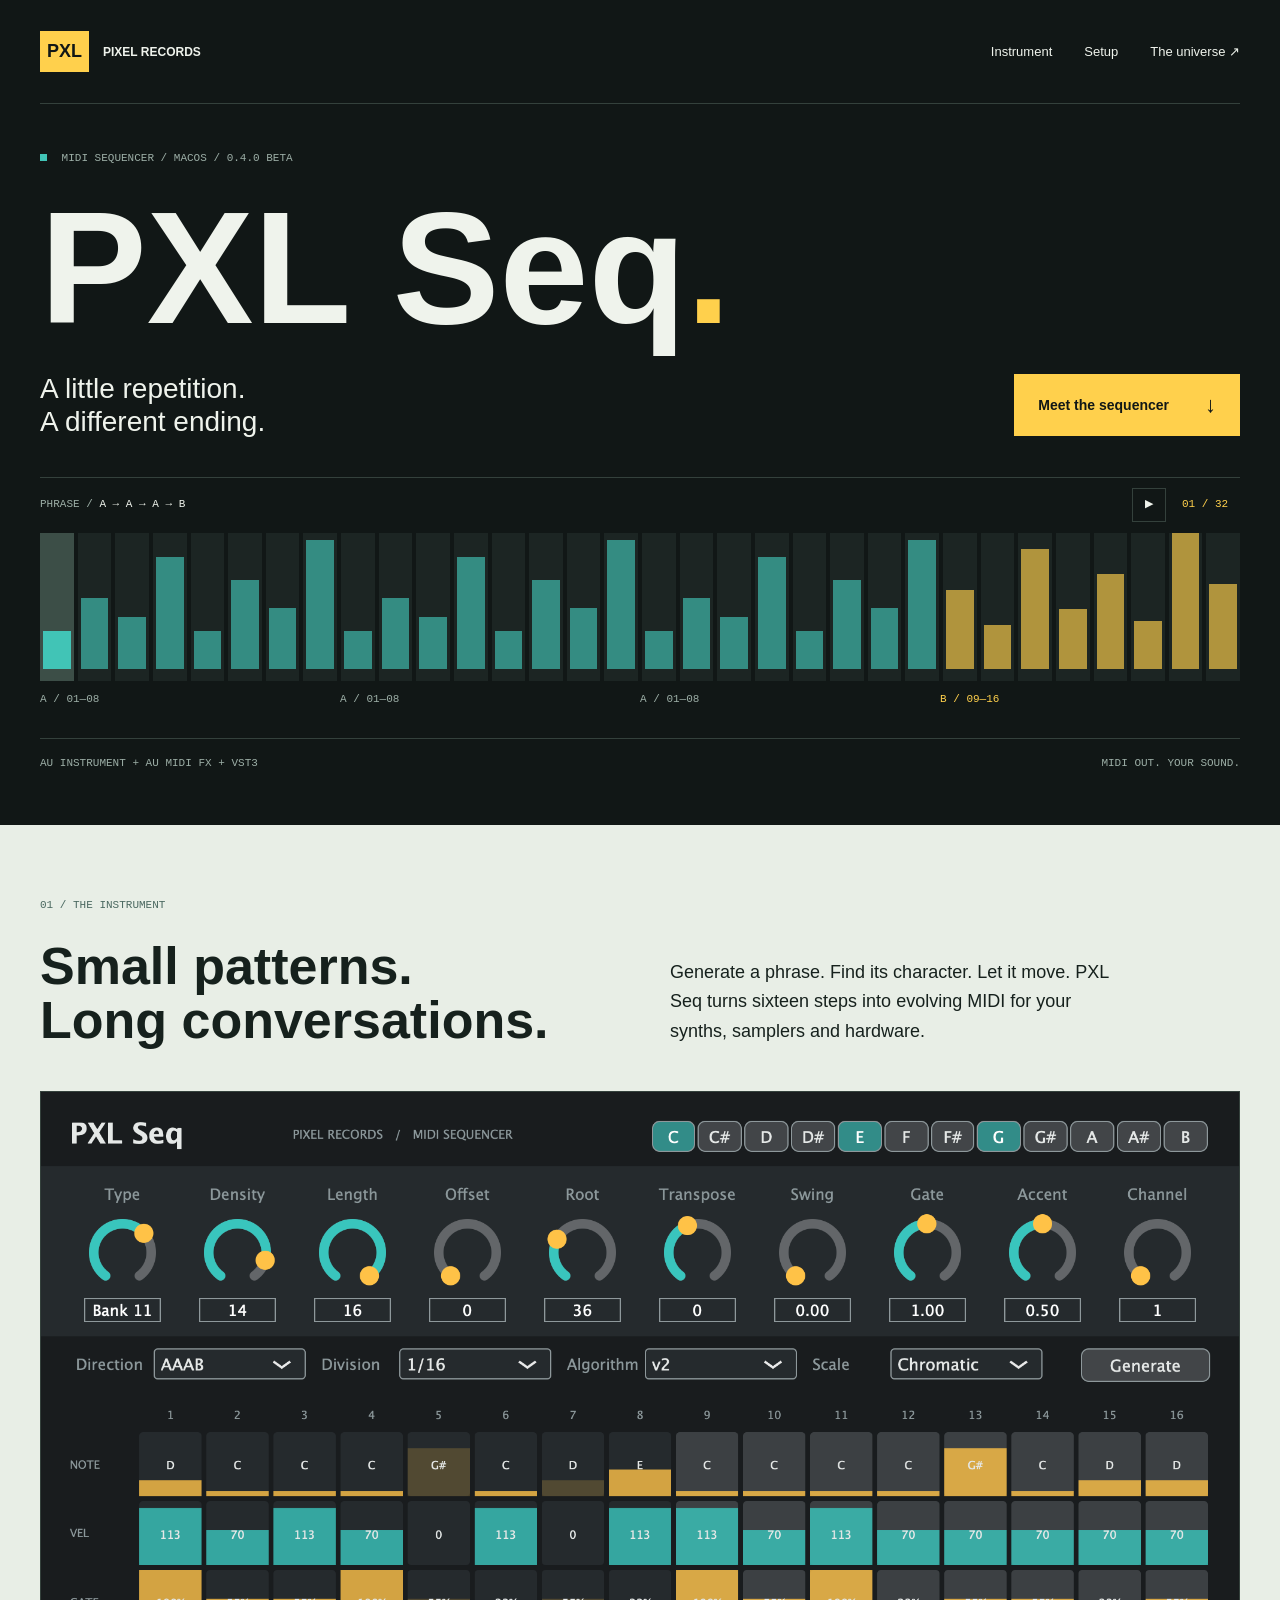
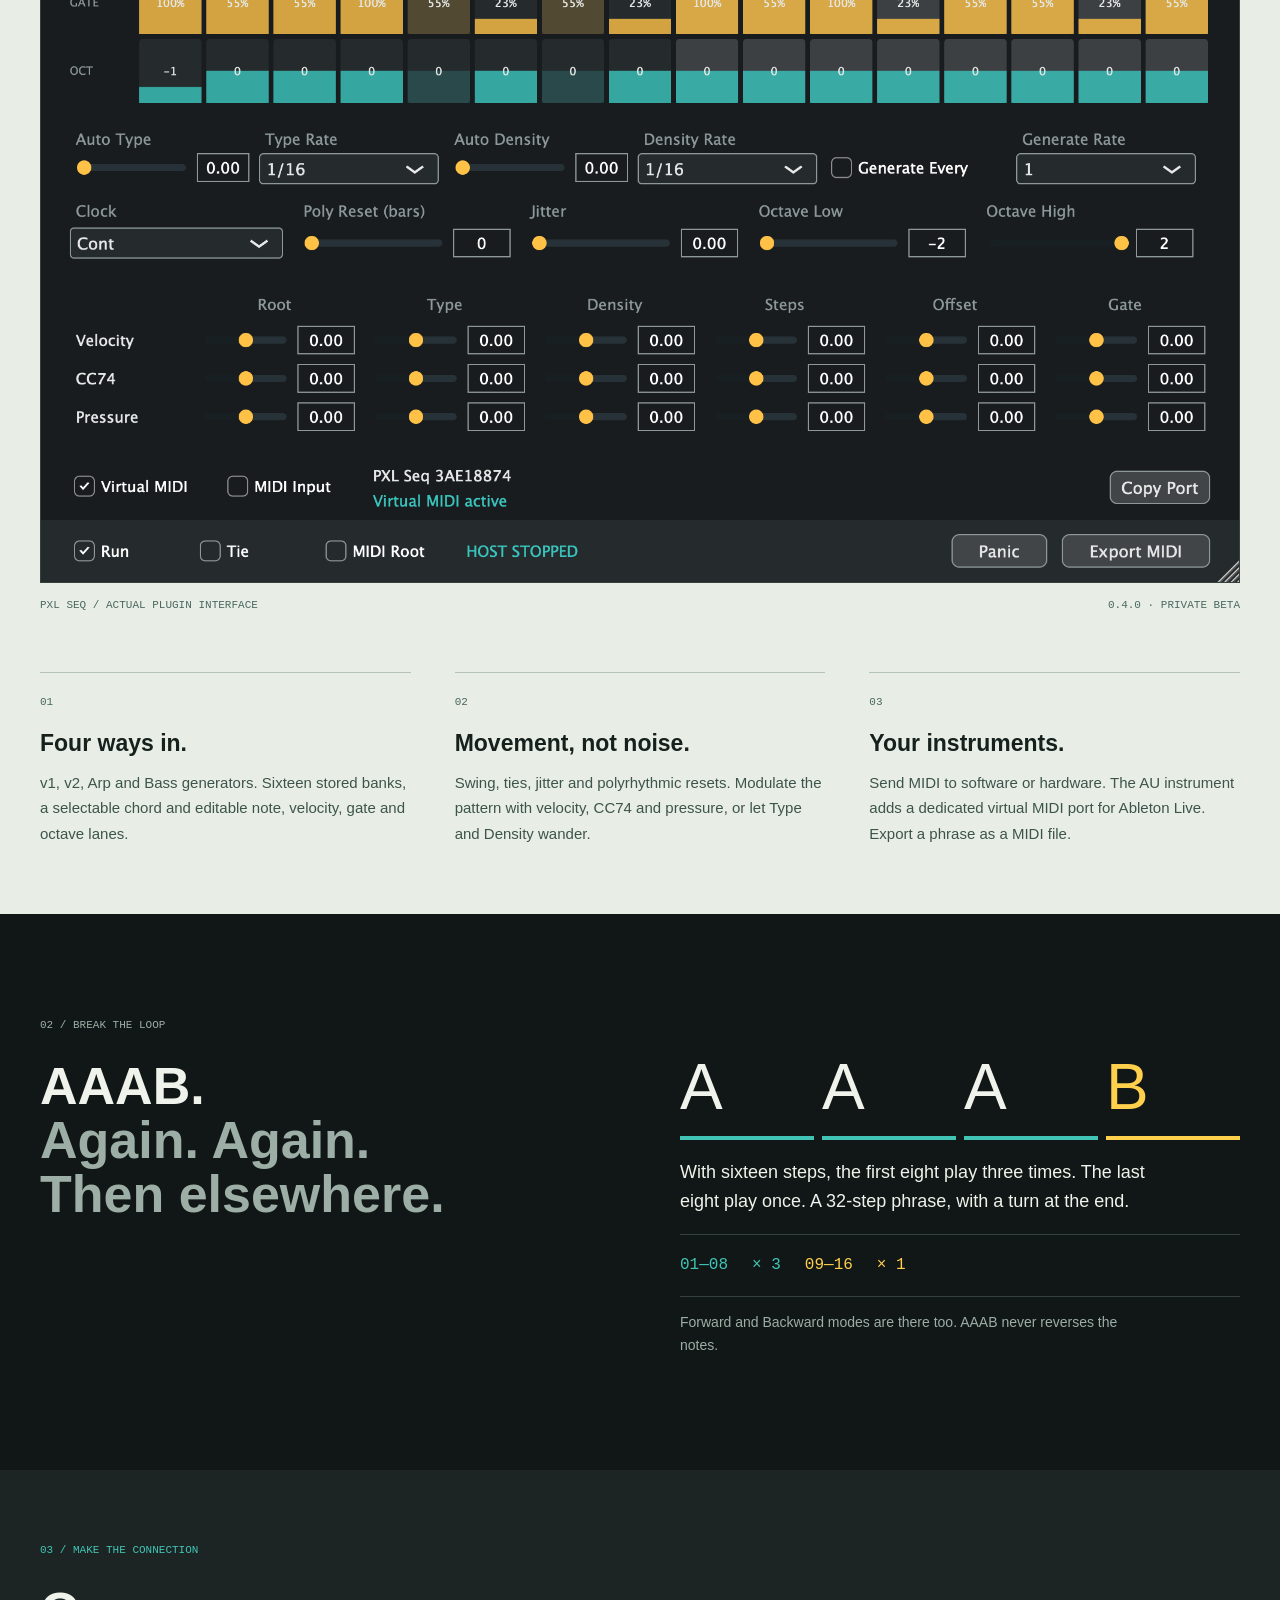
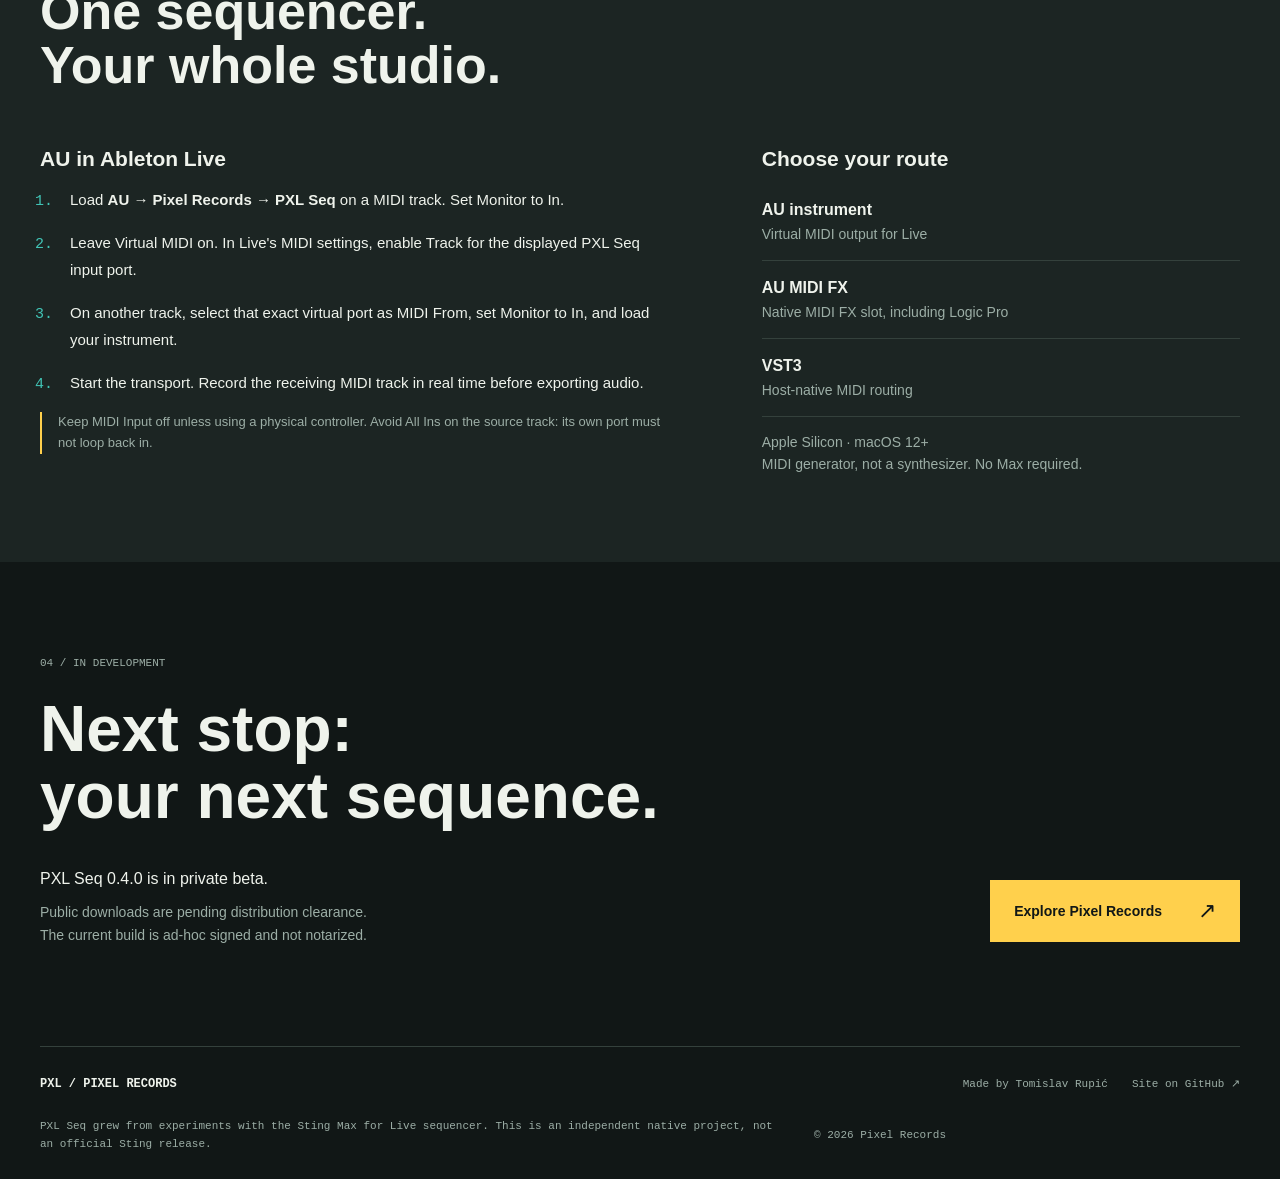
==== index.html @ f108a651 "Publish PXL Seq product website" ====
<!doctype html>
<html lang="en">
<head>
  <meta charset="utf-8">
  <meta name="viewport" content="width=device-width, initial-scale=1">
  <meta name="theme-color" content="#111716">
  <meta name="description" content="PXL Seq by Pixel Records. A native macOS MIDI sequencer for evolving basslines, arpeggios and AAAB phrases. AU and VST3, private beta.">
  <meta property="og:title" content="PXL Seq / Pixel Records">
  <meta property="og:description" content="A little repetition. A different ending. Native MIDI sequencing for macOS.">
  <meta property="og:image" content="https://tomislavrupic.github.io/PXL-Seq/assets/pxl-seq.png">
  <meta property="og:url" content="https://tomislavrupic.github.io/PXL-Seq/">
  <link rel="canonical" href="https://tomislavrupic.github.io/PXL-Seq/">
  <link rel="icon" href="assets/favicon.svg" type="image/svg+xml">
  <link rel="stylesheet" href="style.css">
  <title>PXL Seq / Pixel Records</title>
</head>
<body>
<a class="skip" href="#main">Skip to content</a>
<header class="nav wrap">
  <a class="brand" href="https://tomislav-rupic.com/" aria-label="Pixel Records home"><span class="mark" aria-hidden="true">PXL</span><span>PIXEL RECORDS</span></a>
  <nav aria-label="Main navigation"><a href="#instrument">Instrument</a><a href="#setup">Setup</a><a href="https://tomislav-rupic.com/">The universe <span aria-hidden="true">↗</span></a></nav>
</header>
<main id="main">
  <section class="hero wrap" aria-labelledby="title">
    <div class="eyebrow"><span class="signal"></span> MIDI SEQUENCER / MACOS / 0.4.0 BETA</div>
    <h1 id="title">PXL Seq<span class="title-dot">.</span></h1>
    <div class="hero-bottom"><p>A little repetition.<br>A different ending.</p><a class="primary" href="#instrument">Meet the sequencer <span aria-hidden="true">↓</span></a></div>
    <div class="phrase" aria-label="Interactive AAAB phrase visualisation">
      <div class="phrase-top"><span>PHRASE / <strong id="phrase-name">A → A → A → B</strong></span><button id="play" class="icon" aria-label="Play phrase visualization" title="Play phrase visualization">▶</button><output id="position" aria-live="off">01 / 32</output></div>
      <div id="phrase-grid" class="phrase-grid" aria-hidden="true"></div>
      <div class="phrase-labels" aria-hidden="true"><span>A / 01—08</span><span>A / 01—08</span><span>A / 01—08</span><span>B / 09—16</span></div>
    </div>
    <div class="hero-meta"><span>AU INSTRUMENT + AU MIDI FX + VST3</span><span>MIDI OUT. YOUR SOUND.</span></div>
  </section>
  <section id="instrument" class="instrument">
    <div class="wrap section-intro"><span class="eyebrow">01 / THE INSTRUMENT</span><h2>Small patterns.<br>Long conversations.</h2><p>Generate a phrase. Find its character. Let it move. PXL Seq turns sixteen steps into evolving MIDI for your synths, samplers and hardware.</p></div>
    <figure class="interface wrap"><a href="assets/pxl-seq.png" target="_blank" rel="noopener" aria-label="Open full-resolution PXL Seq interface"><img src="assets/pxl-seq.png" width="2000" height="1820" alt="PXL Seq 0.4.0 interface with editable note, velocity, gate and octave lanes, modulation controls and a virtual MIDI output"></a><figcaption><span>PXL SEQ / ACTUAL PLUGIN INTERFACE</span><span>0.4.0 · PRIVATE BETA</span></figcaption></figure>
    <div class="features wrap"><article><span class="index">01</span><h3>Four ways in.</h3><p>v1, v2, Arp and Bass generators. Sixteen stored banks, a selectable chord and editable note, velocity, gate and octave lanes.</p></article><article><span class="index">02</span><h3>Movement, not noise.</h3><p>Swing, ties, jitter and polyrhythmic resets. Modulate the pattern with velocity, CC74 and pressure, or let Type and Density wander.</p></article><article><span class="index">03</span><h3>Your instruments.</h3><p>Send MIDI to software or hardware. The AU instrument adds a dedicated virtual MIDI port for Ableton Live. Export a phrase as a MIDI file.</p></article></div>
  </section>
  <section class="aaab wrap" aria-labelledby="aaab-title"><div><span class="eyebrow">02 / BREAK THE LOOP</span><h2 id="aaab-title">AAAB.<br><span>Again. Again.<br>Then elsewhere.</span></h2></div><div class="aaab-details"><div class="letters" aria-hidden="true"><span>A</span><span>A</span><span>A</span><span>B</span></div><p>With sixteen steps, the first eight play three times. The last eight play once. A 32-step phrase, with a turn at the end.</p><div class="equation"><span>01—08</span><span>× 3</span><span>09—16</span><span>× 1</span></div><p class="muted">Forward and Backward modes are there too. AAAB never reverses the notes.</p></div></section>
  <section id="setup" class="setup"><div class="wrap"><div class="section-intro"><span class="eyebrow">03 / MAKE THE CONNECTION</span><h2>One sequencer.<br>Your whole studio.</h2></div><div class="setup-grid"><div><h3>AU in Ableton Live</h3><ol><li>Load <strong>AU → Pixel Records → PXL Seq</strong> on a MIDI track. Set Monitor to In.</li><li>Leave Virtual MIDI on. In Live's MIDI settings, enable Track for the displayed PXL Seq input port.</li><li>On another track, select that exact virtual port as MIDI From, set Monitor to In, and load your instrument.</li><li>Start the transport. Record the receiving MIDI track in real time before exporting audio.</li></ol><p class="note">Keep MIDI Input off unless using a physical controller. Avoid All Ins on the source track: its own port must not loop back in.</p></div><div class="formats"><h3>Choose your route</h3><div><strong>AU instrument</strong><span>Virtual MIDI output for Live</span></div><div><strong>AU MIDI FX</strong><span>Native MIDI FX slot, including Logic Pro</span></div><div><strong>VST3</strong><span>Host-native MIDI routing</span></div><p class="muted">Apple Silicon · macOS 12+<br>MIDI generator, not a synthesizer. No Max required.</p></div></div></div></section>
  <section id="beta" class="beta wrap"><span class="eyebrow">04 / IN DEVELOPMENT</span><h2>Next stop:<br>your next sequence.</h2><div class="beta-bottom"><div><p>PXL Seq 0.4.0 is in private beta.</p><p class="muted">Public downloads are pending distribution clearance.<br>The current build is ad-hoc signed and not notarized.</p></div><a class="primary" href="https://tomislav-rupic.com/">Explore Pixel Records <span aria-hidden="true">↗</span></a></div></section>
</main>
<footer class="wrap"><a class="brand" href="https://tomislav-rupic.com/">PXL / PIXEL RECORDS</a><span>Made by Tomislav Rupić</span><a href="https://github.com/tomislavrupic/PXL-Seq">Site on GitHub ↗</a><p>PXL Seq grew from experiments with the Sting Max for Live sequencer. This is an independent native project, not an official Sting release.</p><span>© 2026 Pixel Records</span></footer>
<script src="script.js" defer></script>
</body>
</html>
---- style.css ----
:root{color-scheme:dark;--bg:#111716;--panel:#1c2523;--ink:#eff3ec;--muted:#9caea6;--teal:#41c4b6;--yellow:#ffd04c;--line:#34413c;font-family:Arial,Helvetica,sans-serif;font-synthesis:none;scroll-behavior:smooth}*{box-sizing:border-box}body{margin:0;background:var(--bg);color:var(--ink)}a{color:inherit;text-decoration:none}button{font:inherit}a,button{touch-action:manipulation}a:focus-visible,button:focus-visible{outline:2px solid var(--yellow);outline-offset:6px}.wrap{width:min(1240px,calc(100% - 80px));margin-inline:auto}.nav{height:104px;display:flex;align-items:center;justify-content:space-between;border-bottom:1px solid var(--line)}.brand{display:flex;gap:14px;align-items:center;font-size:12px;font-weight:700}.mark{background:var(--yellow);color:var(--bg);padding:10px 7px;font-size:18px}.nav nav{display:flex;gap:32px;font-size:13px}.nav a:hover,footer a:hover{color:var(--teal)}.eyebrow,.hero-meta,.phrase-top,.phrase-labels,figcaption,.index,.equation,footer{font-family:monospace;font-size:11px;line-height:1.6;letter-spacing:0}.eyebrow{color:var(--muted)}.hero{padding-top:46px}.signal{display:inline-block;width:7px;height:7px;background:var(--teal);margin-right:8px}h1{font-size:160px;line-height:1;margin:20px 0 24px;font-weight:800;letter-spacing:0}.title-dot{color:var(--yellow)}.hero-bottom{display:flex;justify-content:space-between;align-items:center;margin-bottom:38px}.hero-bottom p{font-size:28px;line-height:1.2;margin:0}.primary{display:inline-flex;align-items:center;justify-content:space-between;gap:36px;padding:18px 24px;background:var(--yellow);color:var(--bg);font-size:14px;font-weight:700;min-height:54px;transition:background .2s}.primary:hover{background:var(--teal)}.primary span{font-size:22px}.phrase{border-top:1px solid var(--line)}.phrase-top{display:flex;align-items:center;gap:16px;height:55px;color:var(--muted)}.phrase-top strong{color:var(--ink);font-weight:400}.phrase-top output{min-width:58px;color:var(--yellow)}.icon{margin-left:auto;width:34px;height:34px;border:1px solid var(--line);background:transparent;color:var(--ink);cursor:pointer}.icon:hover{border-color:var(--teal);color:var(--teal)}.phrase-grid{display:grid;grid-template-columns:repeat(32,minmax(0,1fr));height:148px;gap:4px}.step{position:relative;background:var(--panel);display:flex;align-items:flex-end;padding:0 3px 12px}.step::after{content:"";display:block;width:100%;height:var(--height);background:var(--teal);opacity:.65}.step.b::after{background:var(--yellow)}.step.active{background:#3c4e47}.step.active::after{opacity:1}.phrase-labels{display:grid;grid-template-columns:repeat(4,1fr);padding-top:10px;color:var(--muted)}.phrase-labels span:last-child{color:var(--yellow)}.hero-meta{display:flex;justify-content:space-between;color:var(--muted);margin:30px 0 52px;padding-top:16px;border-top:1px solid var(--line)}.instrument{padding:72px 0 0;background:#e8eee6;color:#16211d}.section-intro{display:grid;grid-template-columns:1fr 1fr;column-gap:60px;align-items:end}.section-intro .eyebrow{grid-column:1/-1;color:#4a6860;margin-bottom:24px}h2{font-size:52px;line-height:1.04;margin:0;font-weight:700;letter-spacing:0}.section-intro p{font-size:18px;line-height:1.65;max-width:450px;margin:0}p{line-height:1.6}.interface{margin-top:44px;margin-bottom:0}.interface img{display:block;width:100%;height:auto;border:1px solid #34413c}.interface a{display:block}.interface figcaption{display:flex;justify-content:space-between;padding:14px 0;color:#4a6860}.features{display:grid;grid-template-columns:repeat(3,1fr);gap:44px;padding-top:44px;padding-bottom:68px}.features article{border-top:1px solid #b5c4ba;padding-top:18px}.index{color:#4a6860}h3{font-size:23px;font-weight:600;line-height:1.2;margin:18px 0 12px}.features p{font-size:15px;line-height:1.7;margin:0;color:#3d544a}.aaab{display:grid;grid-template-columns:1fr 1fr;gap:80px;padding-top:100px;padding-bottom:100px}.aaab h2{margin-top:24px}.aaab h2>span{color:var(--muted)}.aaab-details{padding-top:36px}.letters{display:grid;grid-template-columns:repeat(4,1fr);gap:8px}.letters span{font-size:64px;border-bottom:4px solid var(--teal);padding-bottom:12px}.letters span:last-child{color:var(--yellow);border-color:var(--yellow)}.aaab-details>p{font-size:18px;max-width:470px}.equation{display:flex;gap:24px;border-block:1px solid var(--line);padding:18px 0;color:var(--teal);font-size:16px}.equation span:nth-last-child(-n+2){color:var(--yellow)}.muted{color:var(--muted)!important;font-size:14px!important}.setup{background:var(--panel);padding:72px 0}.setup .eyebrow{color:var(--teal)}.setup-grid{display:grid;grid-template-columns:1.3fr 1fr;gap:100px;margin-top:36px}.setup-grid h3{font-size:21px}.setup ol{padding-left:22px;font-size:15px;line-height:1.8}.setup li{padding-left:8px;margin-bottom:16px}.setup li::marker{color:var(--teal);font-family:monospace}.note{font-size:13px;color:var(--muted);border-left:2px solid var(--yellow);padding-left:16px}.formats>div{display:flex;flex-direction:column;gap:7px;border-bottom:1px solid var(--line);padding:18px 0}.formats strong{font-size:16px}.formats span{color:var(--muted);font-size:14px}.beta{padding-block:90px}.beta h2{font-size:64px;margin:24px 0 36px}.beta-bottom{display:flex;align-items:center;justify-content:space-between;gap:30px}.beta p{margin:0 0 10px}footer{display:flex;gap:24px;align-items:center;flex-wrap:wrap;padding-block:28px;border-top:1px solid var(--line);color:var(--muted)}footer .brand{color:var(--ink);margin-right:auto}footer p{width:100%;margin:0;max-width:750px;font-size:11px}.skip{position:absolute;left:20px;top:-100px;background:var(--yellow);color:var(--bg);padding:16px;z-index:2}.skip:focus{top:15px}@media(min-width:1600px){.hero{padding-top:60px}h1{font-size:180px}.phrase-grid{height:170px}}@media(max-width:800px){.wrap{width:calc(100% - 40px)}.nav{height:80px}.nav nav{gap:18px}.nav nav a:first-child{display:none}.brand{font-size:10px}.mark{font-size:15px}.hero{padding-top:32px}h1{font-size:96px}.hero-bottom p{font-size:23px}.hero-bottom{gap:24px}.primary{padding:15px 18px;gap:18px}.phrase-grid{height:120px;gap:2px}.step{padding:0 1px 8px}.hero-meta{font-size:9px;gap:20px}.section-intro{grid-template-columns:1fr;gap:24px}.section-intro .eyebrow{margin:0}h2{font-size:42px}.section-intro p{font-size:16px}.features{gap:28px;grid-template-columns:1fr;padding-top:24px}.features h3{margin-top:8px}.aaab{gap:32px;grid-template-columns:1fr;padding-block:64px}.aaab-details{padding:0}.letters span{font-size:54px}.setup-grid{grid-template-columns:1fr;gap:24px}.beta h2{font-size:48px}.beta-bottom{align-items:flex-start;flex-direction:column}.instrument,.setup{padding-top:52px}figcaption{font-size:9px}.phrase-labels{font-size:9px}.hero-meta{margin-bottom:36px}.beta{padding-block:64px}}@media(max-width:450px){.nav nav a:nth-child(2){display:none}h1{font-size:76px}.hero-bottom{align-items:flex-start;flex-direction:column;gap:22px}.hero-bottom p{font-size:24px}.hero-meta span{max-width:50%}.phrase-top{font-size:10px;gap:8px}.phrase-labels{font-size:8px}h2{font-size:38px}footer{gap:18px}.nav nav{font-size:12px}}@media(prefers-reduced-motion:reduce){:root{scroll-behavior:auto}*{transition:none!important}}
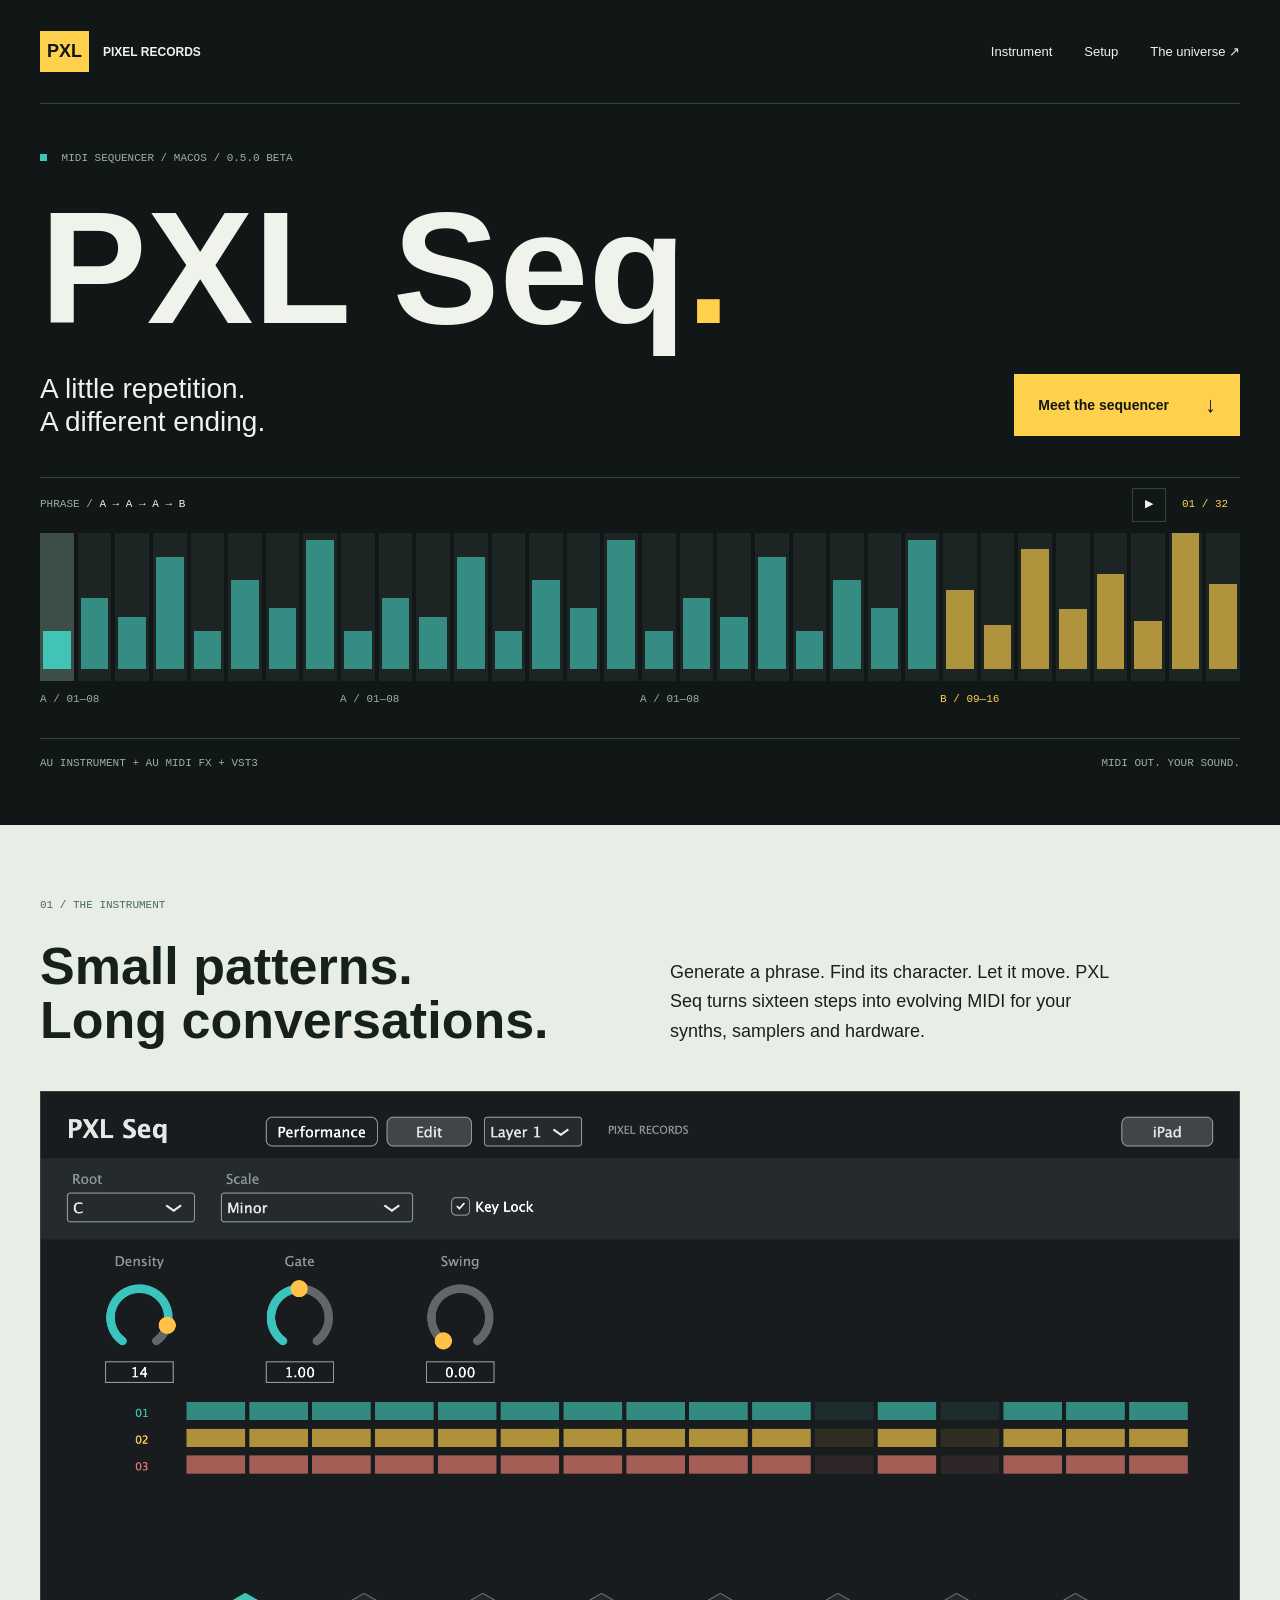
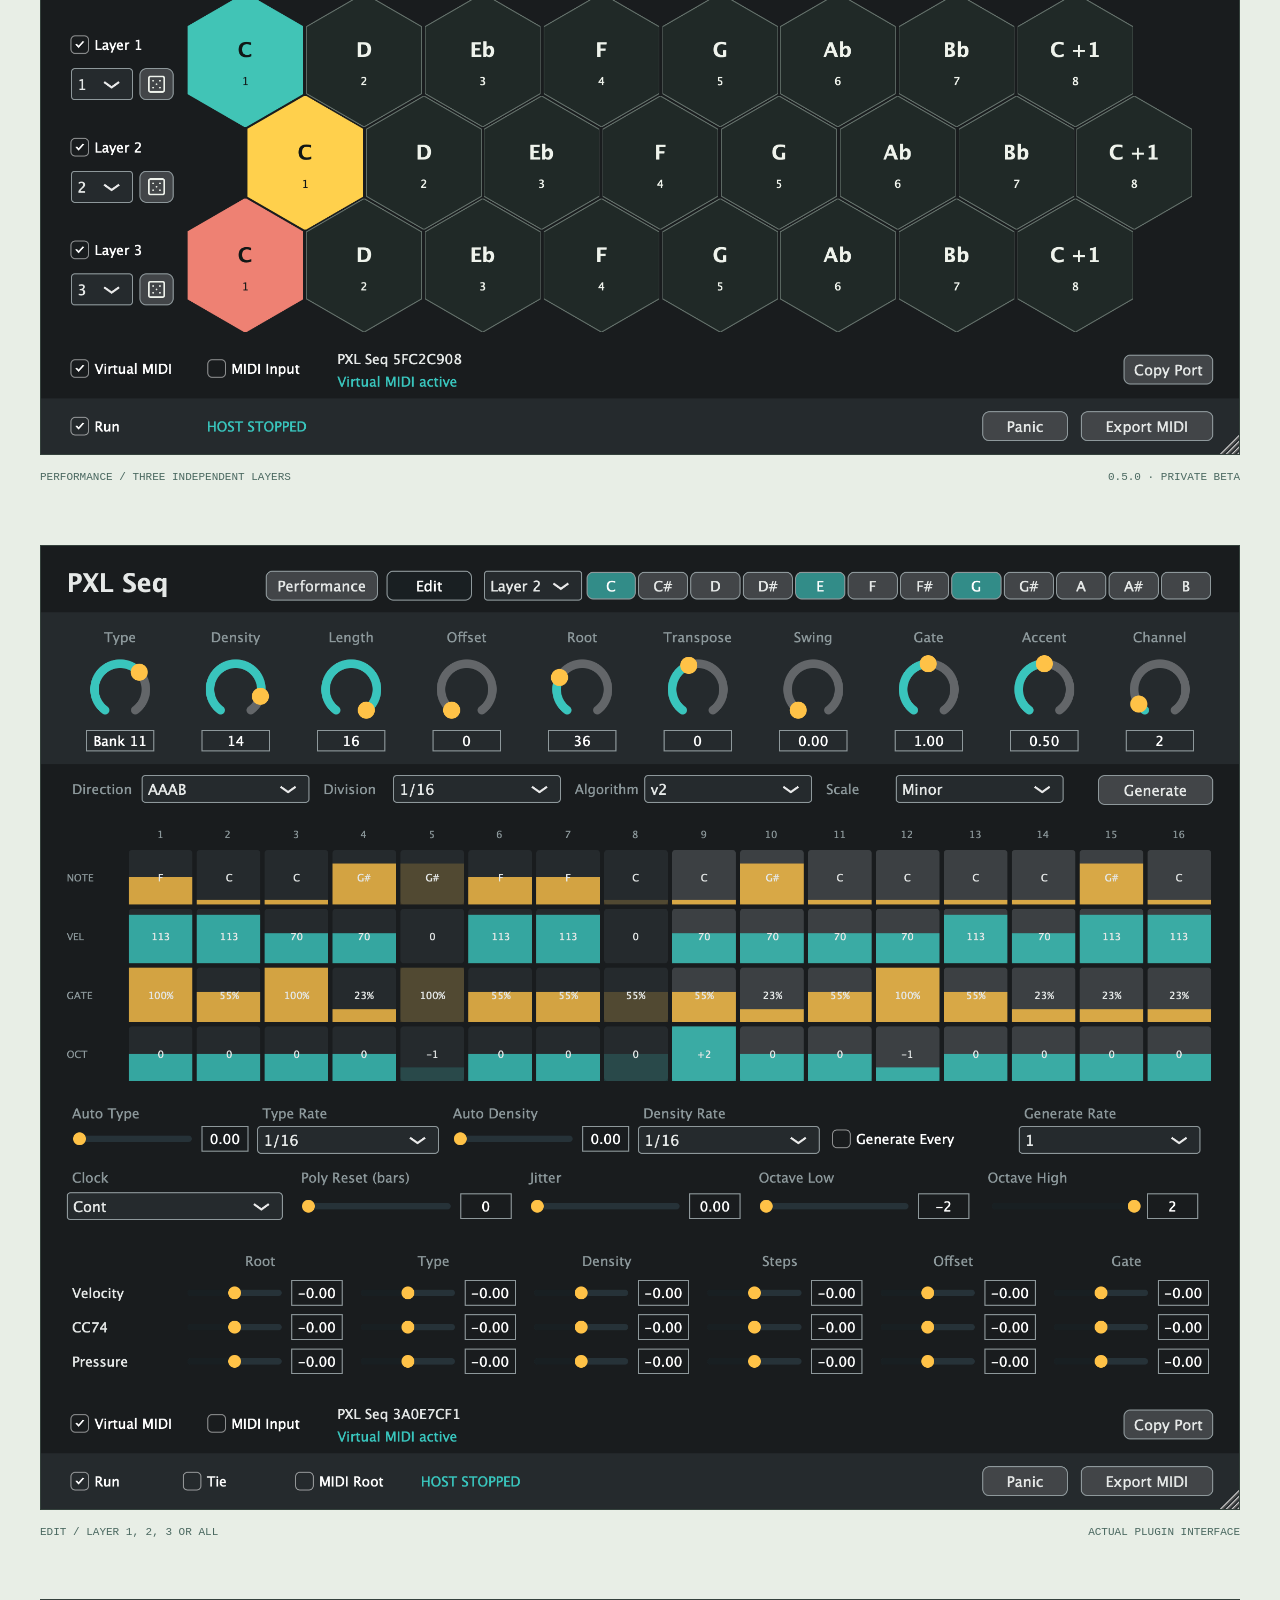
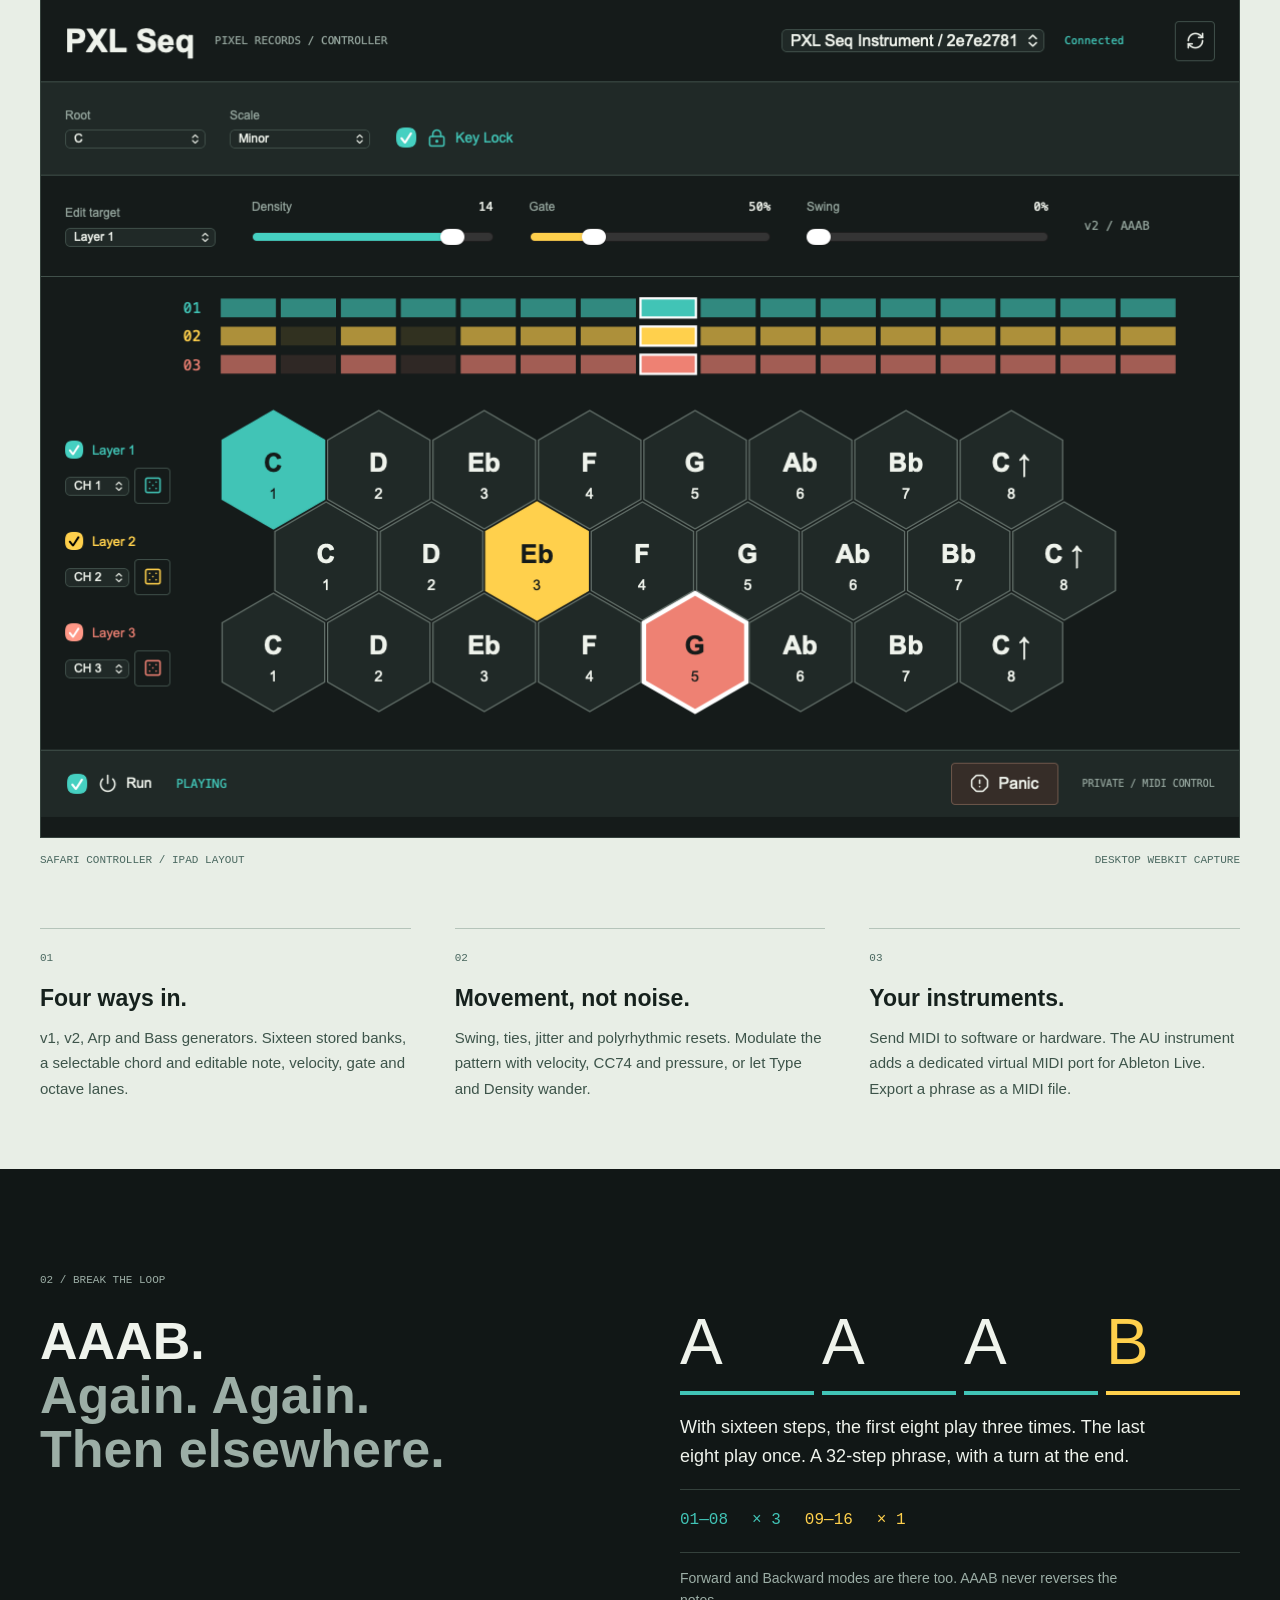
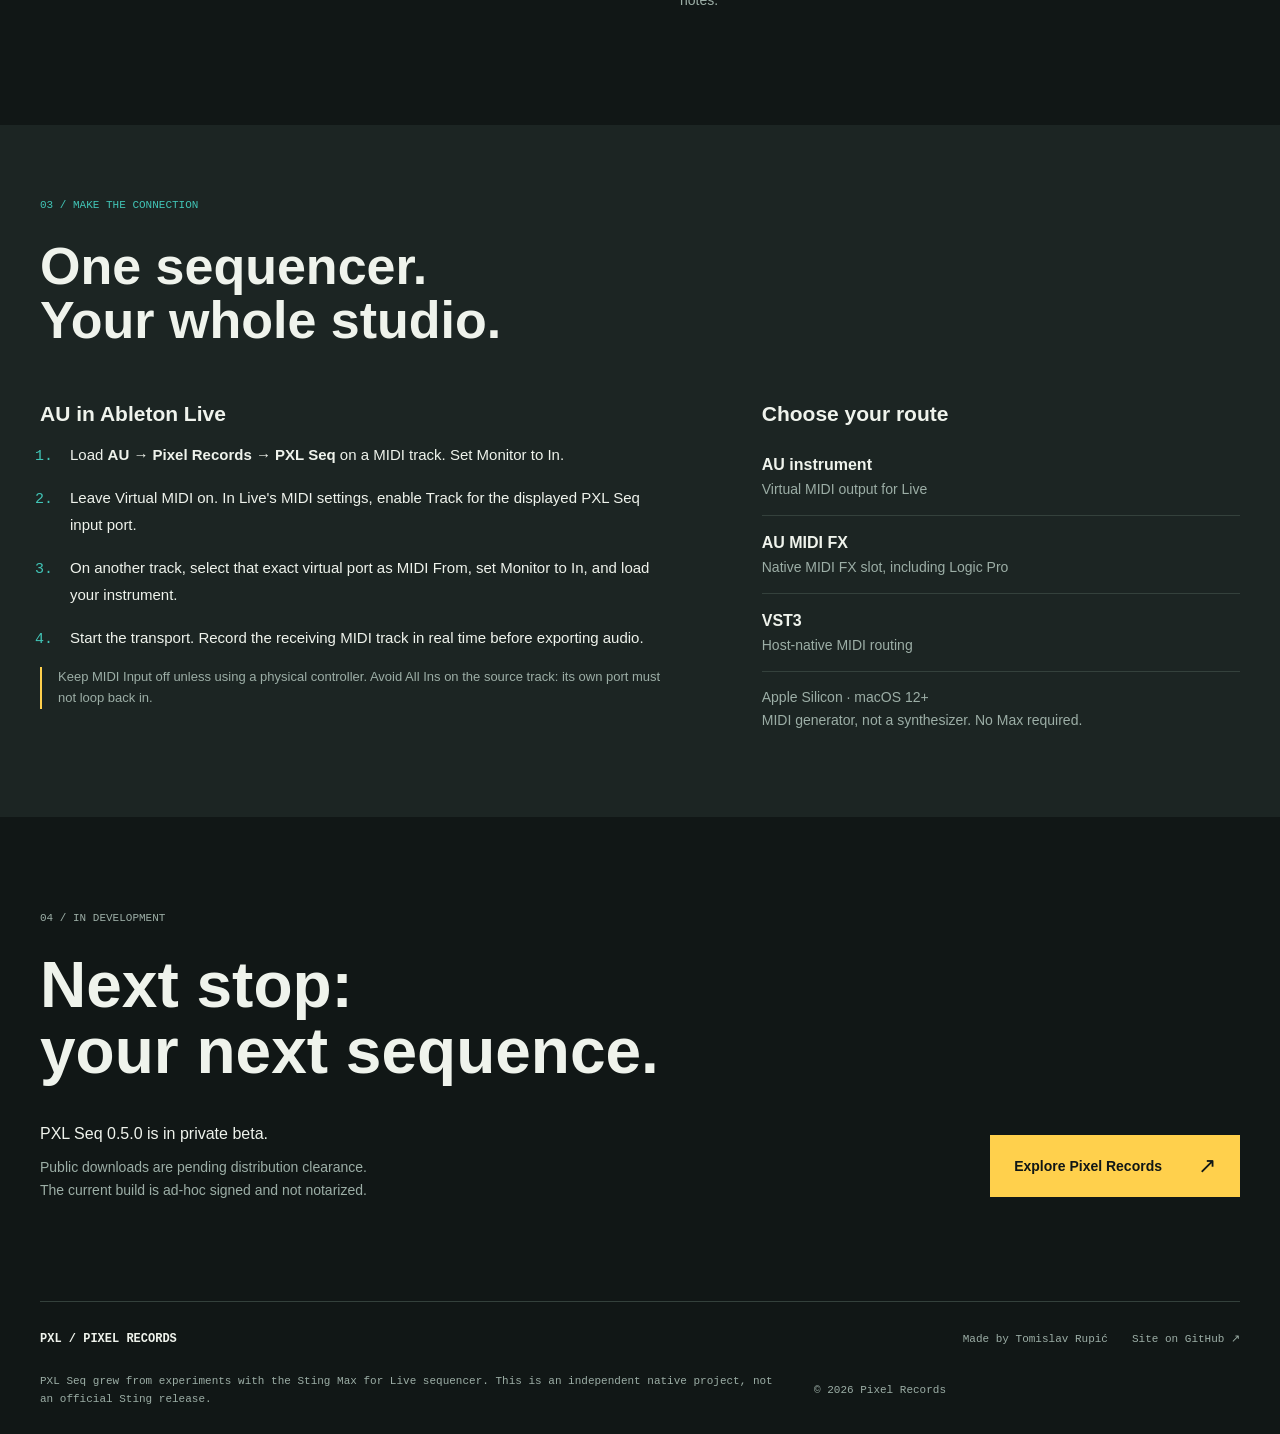
==== commit 356fea1b: "Refresh PXL Seq 0.5.0 interface images" ====
--- a/index.html
+++ b/index.html
@@ -7,7 +7,7 @@
   <meta name="description" content="PXL Seq by Pixel Records. A native macOS MIDI sequencer for evolving basslines, arpeggios and AAAB phrases. AU and VST3, private beta.">
   <meta property="og:title" content="PXL Seq / Pixel Records">
   <meta property="og:description" content="A little repetition. A different ending. Native MIDI sequencing for macOS.">
-  <meta property="og:image" content="https://tomislavrupic.github.io/PXL-Seq/assets/pxl-seq.png">
+  <meta property="og:image" content="https://tomislavrupic.github.io/PXL-Seq/assets/pxl-seq-performance.png">
   <meta property="og:url" content="https://tomislavrupic.github.io/PXL-Seq/">
   <link rel="canonical" href="https://tomislavrupic.github.io/PXL-Seq/">
   <link rel="icon" href="assets/favicon.svg" type="image/svg+xml">
@@ -22,7 +22,7 @@
 </header>
 <main id="main">
   <section class="hero wrap" aria-labelledby="title">
-    <div class="eyebrow"><span class="signal"></span> MIDI SEQUENCER / MACOS / 0.4.0 BETA</div>
+    <div class="eyebrow"><span class="signal"></span> MIDI SEQUENCER / MACOS / 0.5.0 BETA</div>
     <h1 id="title">PXL Seq<span class="title-dot">.</span></h1>
     <div class="hero-bottom"><p>A little repetition.<br>A different ending.</p><a class="primary" href="#instrument">Meet the sequencer <span aria-hidden="true">↓</span></a></div>
     <div class="phrase" aria-label="Interactive AAAB phrase visualisation">
@@ -34,12 +34,14 @@
   </section>
   <section id="instrument" class="instrument">
     <div class="wrap section-intro"><span class="eyebrow">01 / THE INSTRUMENT</span><h2>Small patterns.<br>Long conversations.</h2><p>Generate a phrase. Find its character. Let it move. PXL Seq turns sixteen steps into evolving MIDI for your synths, samplers and hardware.</p></div>
-    <figure class="interface wrap"><a href="assets/pxl-seq.png" target="_blank" rel="noopener" aria-label="Open full-resolution PXL Seq interface"><img src="assets/pxl-seq.png" width="2000" height="1820" alt="PXL Seq 0.4.0 interface with editable note, velocity, gate and octave lanes, modulation controls and a virtual MIDI output"></a><figcaption><span>PXL SEQ / ACTUAL PLUGIN INTERFACE</span><span>0.4.0 · PRIVATE BETA</span></figcaption></figure>
+    <figure class="interface wrap"><a href="assets/pxl-seq-performance.png" target="_blank" rel="noopener" aria-label="Open full-resolution PXL Seq Performance view"><img src="assets/pxl-seq-performance.png" width="2240" height="1800" loading="lazy" decoding="async" alt="PXL Seq 0.5.0 Performance view with controls above three interlocked rows of hexagonal pads, Key Lock and a generation dice button for each layer"></a><figcaption><span>PERFORMANCE / THREE INDEPENDENT LAYERS</span><span>0.5.0 · PRIVATE BETA</span></figcaption></figure>
+    <figure class="interface wrap"><a href="assets/pxl-seq-edit.png" target="_blank" rel="noopener" aria-label="Open full-resolution PXL Seq Edit view"><img src="assets/pxl-seq-edit.png" width="2240" height="1800" loading="lazy" decoding="async" alt="PXL Seq Edit view with Layer 2 selected, note, velocity, gate and octave lanes, generator settings and modulation controls"></a><figcaption><span>EDIT / LAYER 1, 2, 3 OR ALL</span><span>ACTUAL PLUGIN INTERFACE</span></figcaption></figure>
+    <figure class="interface wrap"><a href="assets/pxl-seq-controller.png" target="_blank" rel="noopener" aria-label="Open full-resolution PXL Seq Safari controller"><img src="assets/pxl-seq-controller.png" width="1194" height="834" loading="lazy" decoding="async" alt="PXL Seq Safari controller with Density, Gate and Swing faders above three interlocked hexagon rows, per-layer generation buttons and shared Key Lock"></a><figcaption><span>SAFARI CONTROLLER / IPAD LAYOUT</span><span>DESKTOP WEBKIT CAPTURE</span></figcaption></figure>
     <div class="features wrap"><article><span class="index">01</span><h3>Four ways in.</h3><p>v1, v2, Arp and Bass generators. Sixteen stored banks, a selectable chord and editable note, velocity, gate and octave lanes.</p></article><article><span class="index">02</span><h3>Movement, not noise.</h3><p>Swing, ties, jitter and polyrhythmic resets. Modulate the pattern with velocity, CC74 and pressure, or let Type and Density wander.</p></article><article><span class="index">03</span><h3>Your instruments.</h3><p>Send MIDI to software or hardware. The AU instrument adds a dedicated virtual MIDI port for Ableton Live. Export a phrase as a MIDI file.</p></article></div>
   </section>
   <section class="aaab wrap" aria-labelledby="aaab-title"><div><span class="eyebrow">02 / BREAK THE LOOP</span><h2 id="aaab-title">AAAB.<br><span>Again. Again.<br>Then elsewhere.</span></h2></div><div class="aaab-details"><div class="letters" aria-hidden="true"><span>A</span><span>A</span><span>A</span><span>B</span></div><p>With sixteen steps, the first eight play three times. The last eight play once. A 32-step phrase, with a turn at the end.</p><div class="equation"><span>01—08</span><span>× 3</span><span>09—16</span><span>× 1</span></div><p class="muted">Forward and Backward modes are there too. AAAB never reverses the notes.</p></div></section>
   <section id="setup" class="setup"><div class="wrap"><div class="section-intro"><span class="eyebrow">03 / MAKE THE CONNECTION</span><h2>One sequencer.<br>Your whole studio.</h2></div><div class="setup-grid"><div><h3>AU in Ableton Live</h3><ol><li>Load <strong>AU → Pixel Records → PXL Seq</strong> on a MIDI track. Set Monitor to In.</li><li>Leave Virtual MIDI on. In Live's MIDI settings, enable Track for the displayed PXL Seq input port.</li><li>On another track, select that exact virtual port as MIDI From, set Monitor to In, and load your instrument.</li><li>Start the transport. Record the receiving MIDI track in real time before exporting audio.</li></ol><p class="note">Keep MIDI Input off unless using a physical controller. Avoid All Ins on the source track: its own port must not loop back in.</p></div><div class="formats"><h3>Choose your route</h3><div><strong>AU instrument</strong><span>Virtual MIDI output for Live</span></div><div><strong>AU MIDI FX</strong><span>Native MIDI FX slot, including Logic Pro</span></div><div><strong>VST3</strong><span>Host-native MIDI routing</span></div><p class="muted">Apple Silicon · macOS 12+<br>MIDI generator, not a synthesizer. No Max required.</p></div></div></div></section>
-  <section id="beta" class="beta wrap"><span class="eyebrow">04 / IN DEVELOPMENT</span><h2>Next stop:<br>your next sequence.</h2><div class="beta-bottom"><div><p>PXL Seq 0.4.0 is in private beta.</p><p class="muted">Public downloads are pending distribution clearance.<br>The current build is ad-hoc signed and not notarized.</p></div><a class="primary" href="https://tomislav-rupic.com/">Explore Pixel Records <span aria-hidden="true">↗</span></a></div></section>
+  <section id="beta" class="beta wrap"><span class="eyebrow">04 / IN DEVELOPMENT</span><h2>Next stop:<br>your next sequence.</h2><div class="beta-bottom"><div><p>PXL Seq 0.5.0 is in private beta.</p><p class="muted">Public downloads are pending distribution clearance.<br>The current build is ad-hoc signed and not notarized.</p></div><a class="primary" href="https://tomislav-rupic.com/">Explore Pixel Records <span aria-hidden="true">↗</span></a></div></section>
 </main>
 <footer class="wrap"><a class="brand" href="https://tomislav-rupic.com/">PXL / PIXEL RECORDS</a><span>Made by Tomislav Rupić</span><a href="https://github.com/tomislavrupic/PXL-Seq">Site on GitHub ↗</a><p>PXL Seq grew from experiments with the Sting Max for Live sequencer. This is an independent native project, not an official Sting release.</p><span>© 2026 Pixel Records</span></footer>
 <script src="script.js" defer></script>
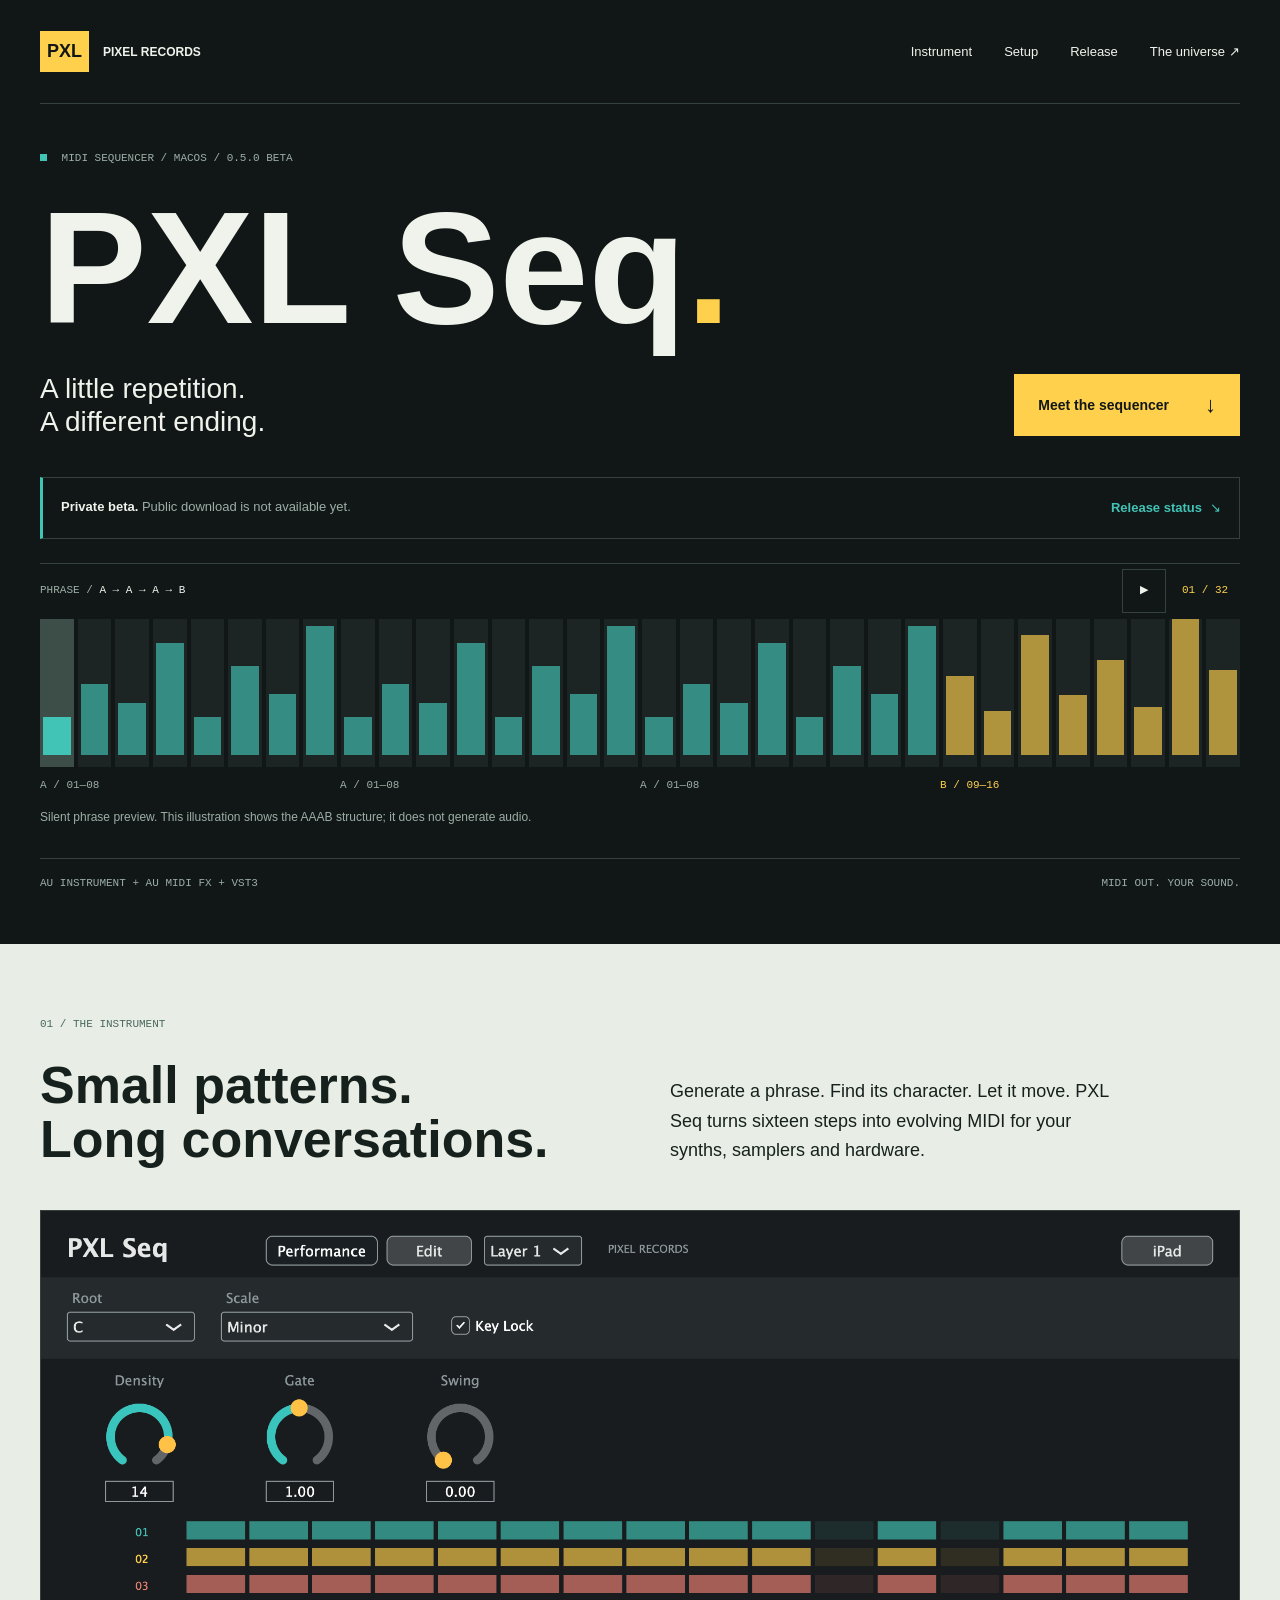
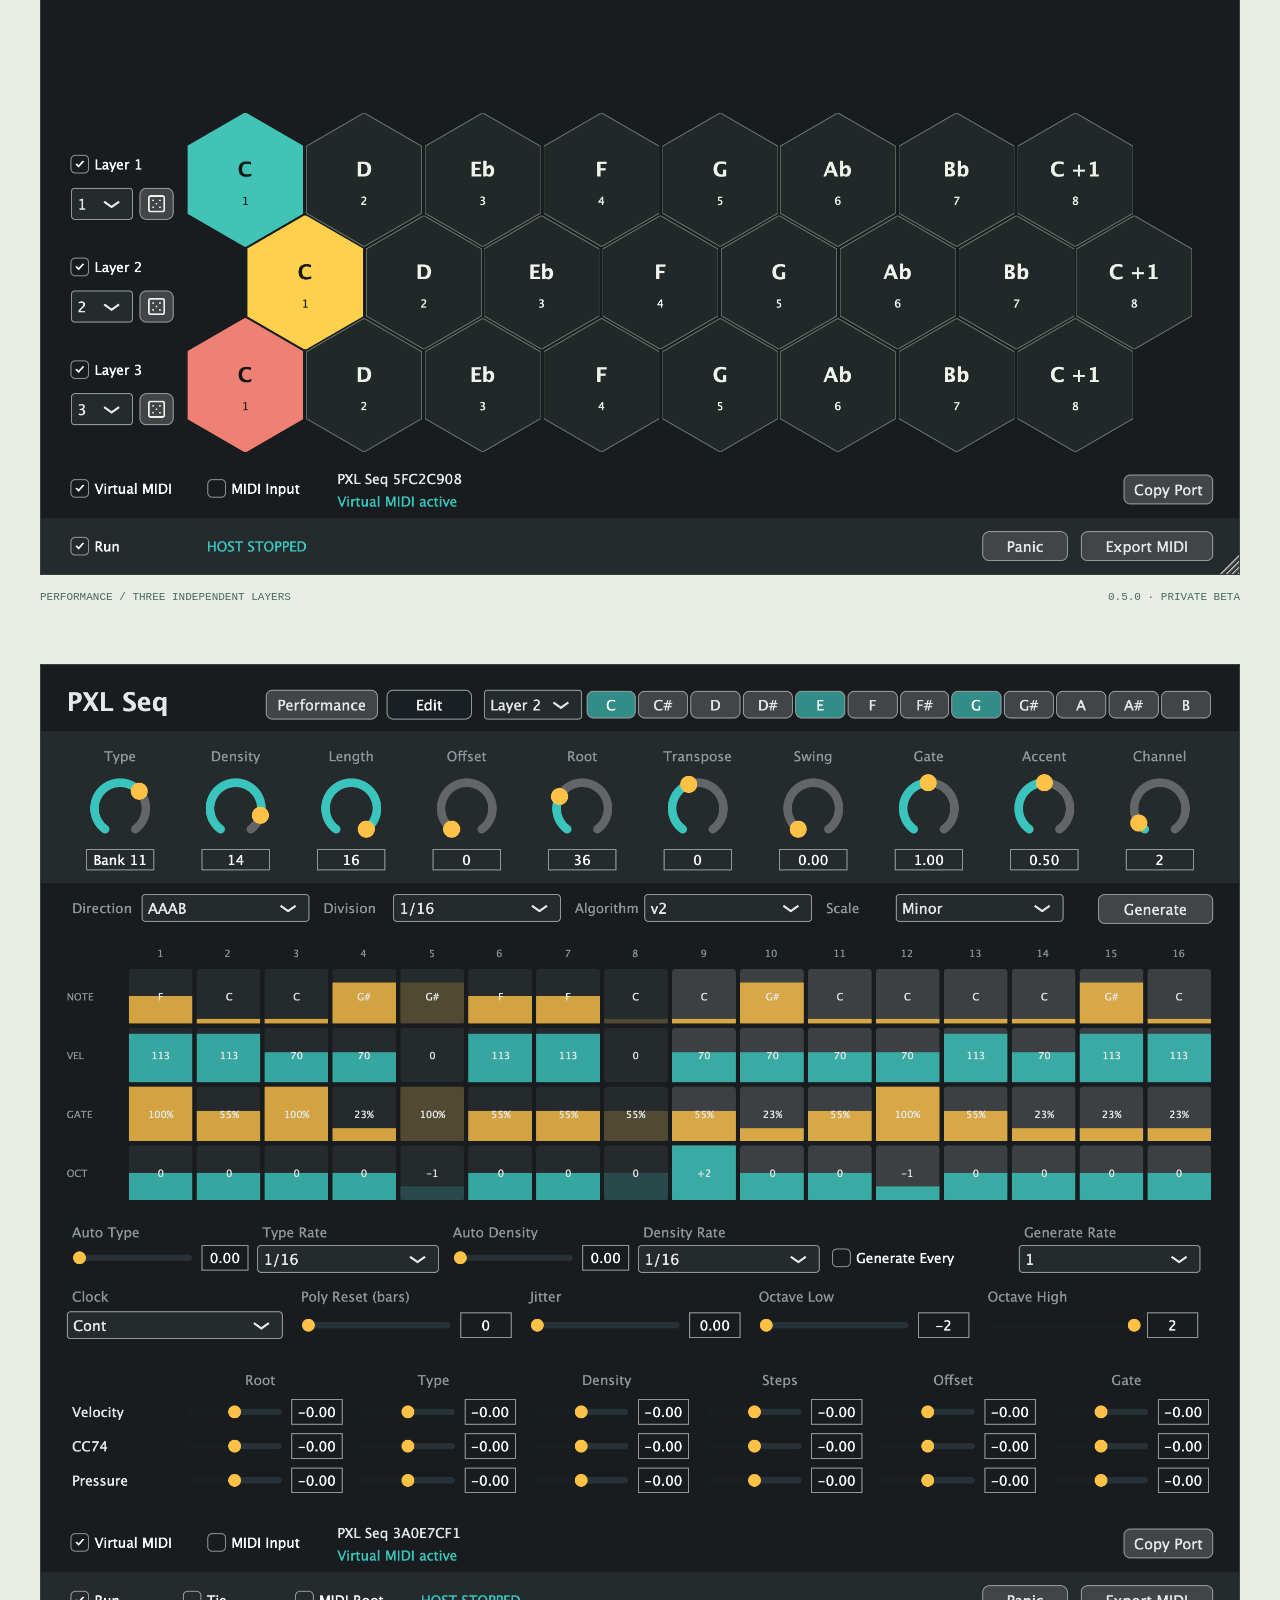
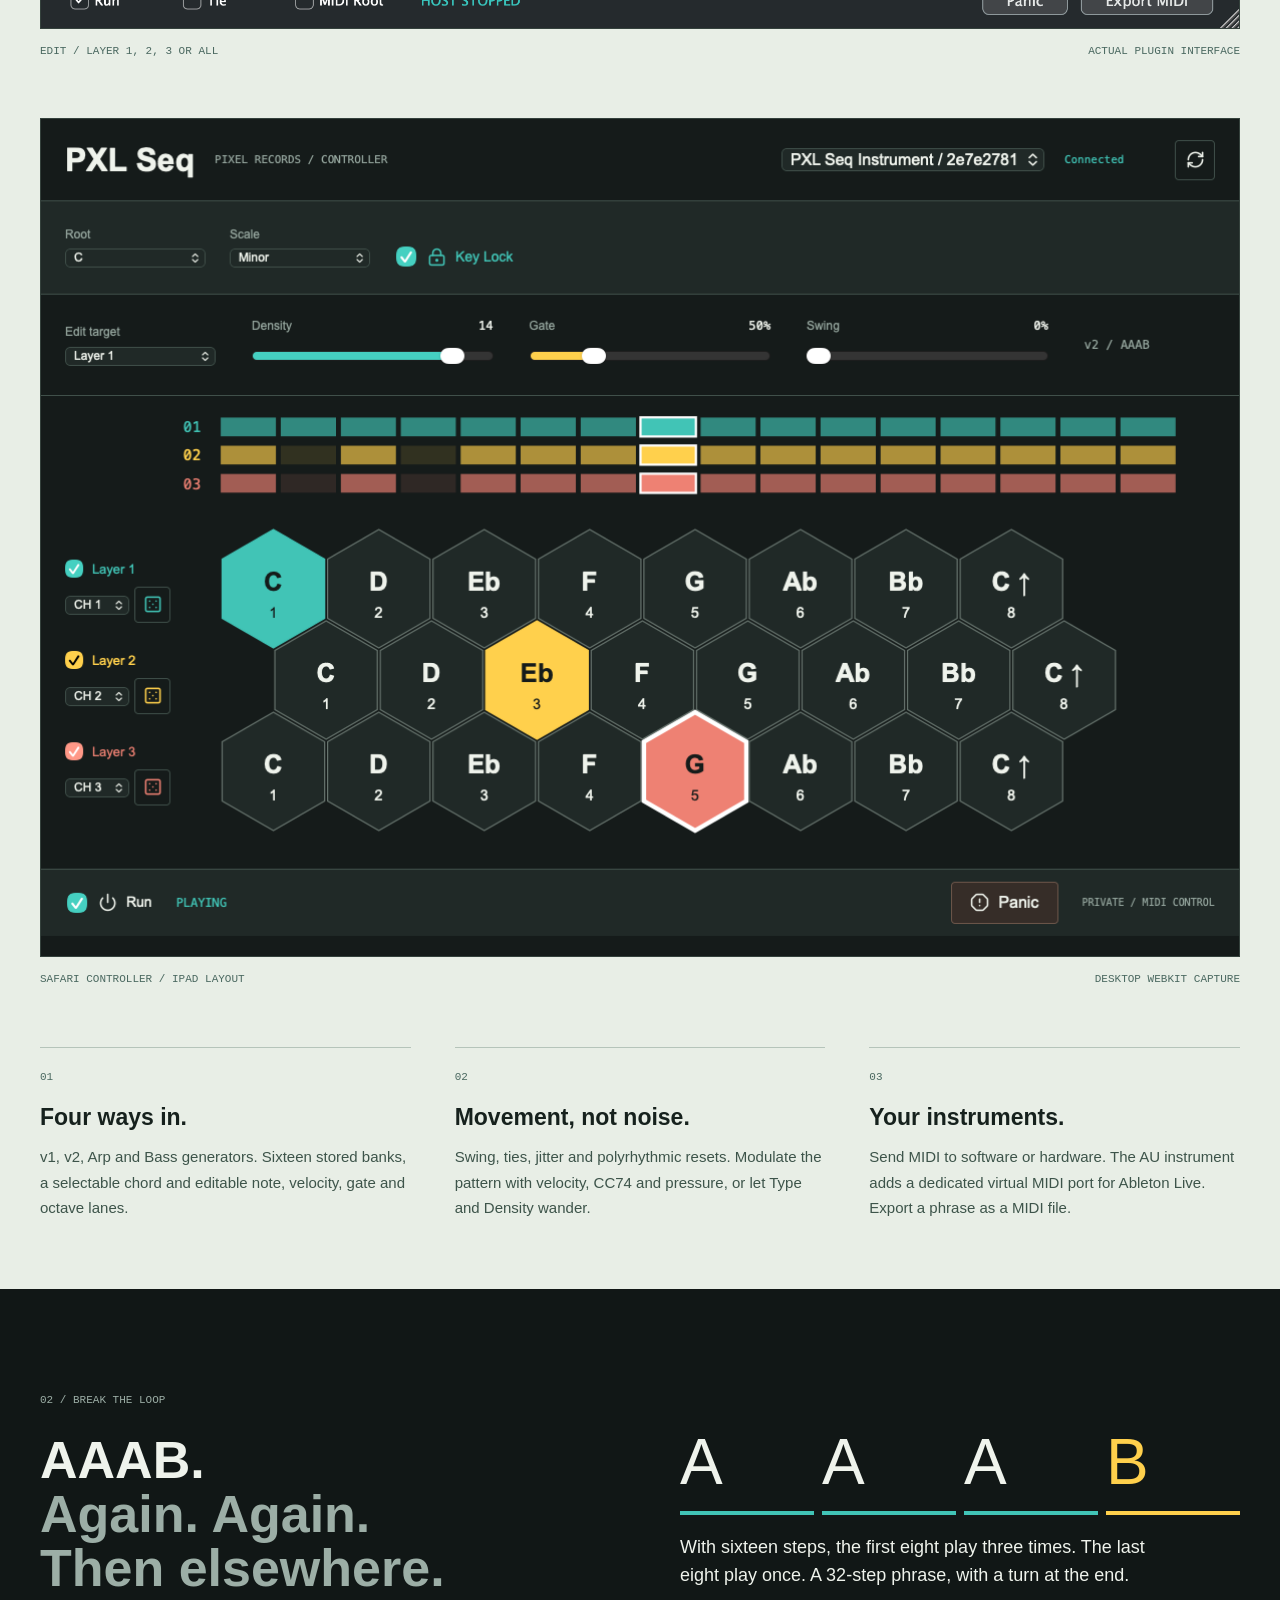
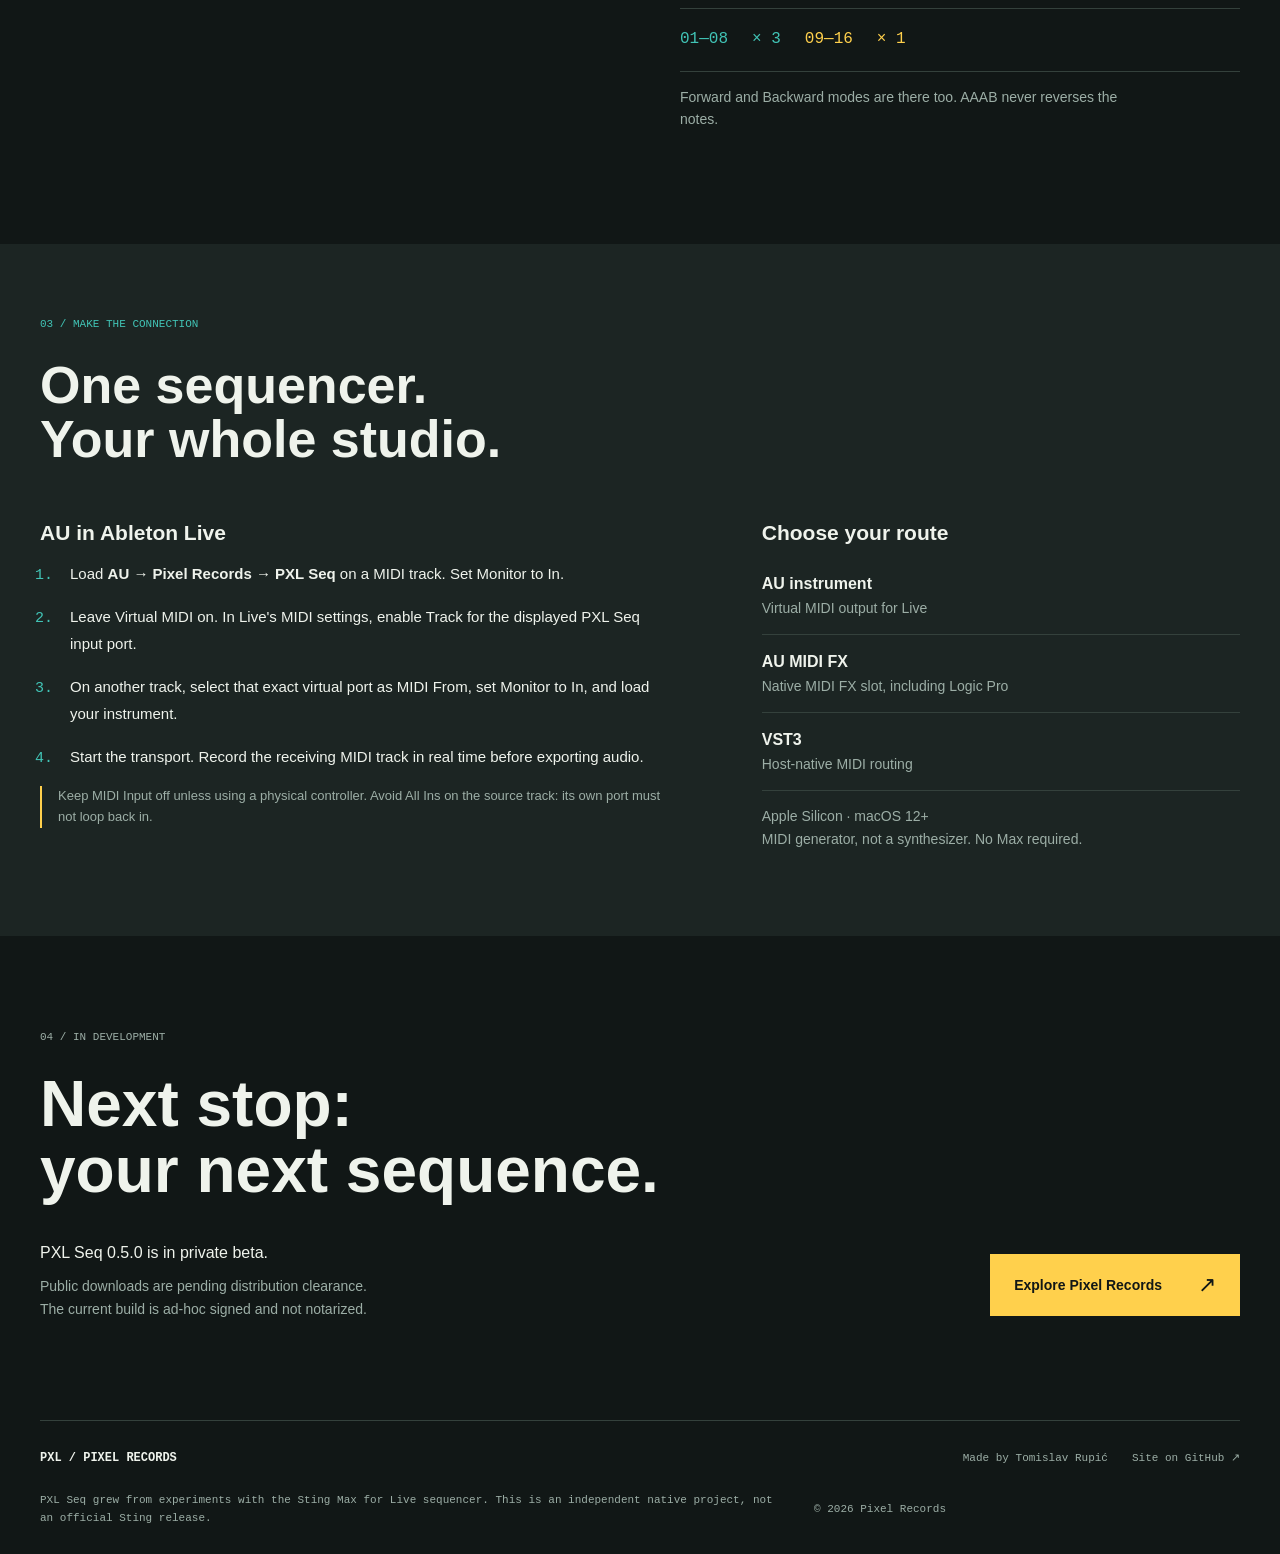
==== commit a9e1c53b: "Clarify PXL Seq beta availability and fix mobile navigation Keep Instrument, Setup and Release links" ====
--- a/index.html
+++ b/index.html
@@ -18,17 +18,20 @@
 <a class="skip" href="#main">Skip to content</a>
 <header class="nav wrap">
   <a class="brand" href="https://tomislav-rupic.com/" aria-label="Pixel Records home"><span class="mark" aria-hidden="true">PXL</span><span>PIXEL RECORDS</span></a>
-  <nav aria-label="Main navigation"><a href="#instrument">Instrument</a><a href="#setup">Setup</a><a href="https://tomislav-rupic.com/">The universe <span aria-hidden="true">↗</span></a></nav>
+  <nav aria-label="Main navigation"><a href="#instrument">Instrument</a><a href="#setup">Setup</a><a href="#beta">Release</a><a href="https://tomislav-rupic.com/">The universe <span aria-hidden="true">↗</span></a></nav>
 </header>
 <main id="main">
   <section class="hero wrap" aria-labelledby="title">
     <div class="eyebrow"><span class="signal"></span> MIDI SEQUENCER / MACOS / 0.5.0 BETA</div>
     <h1 id="title">PXL Seq<span class="title-dot">.</span></h1>
     <div class="hero-bottom"><p>A little repetition.<br>A different ending.</p><a class="primary" href="#instrument">Meet the sequencer <span aria-hidden="true">↓</span></a></div>
-    <div class="phrase" aria-label="Interactive AAAB phrase visualisation">
-      <div class="phrase-top"><span>PHRASE / <strong id="phrase-name">A → A → A → B</strong></span><button id="play" class="icon" aria-label="Play phrase visualization" title="Play phrase visualization">▶</button><output id="position" aria-live="off">01 / 32</output></div>
+    <div class="release-notice"><p><strong>Private beta.</strong> Public download is not available yet.</p><a href="#beta">Release status <span aria-hidden="true">↘</span></a></div>
+    <div class="phrase" role="group" aria-label="Interactive AAAB phrase visualization" aria-describedby="phrase-note">
+      <div class="phrase-top"><span>PHRASE / <strong id="phrase-name">A → A → A → B</strong></span><button id="play" class="icon" type="button" aria-label="Play silent phrase visualization" title="Play silent phrase visualization" aria-controls="phrase-grid" disabled>▶</button><output id="position" aria-live="off">01 / 32</output></div>
       <div id="phrase-grid" class="phrase-grid" aria-hidden="true"></div>
       <div class="phrase-labels" aria-hidden="true"><span>A / 01—08</span><span>A / 01—08</span><span>A / 01—08</span><span>B / 09—16</span></div>
+      <p id="phrase-note" class="phrase-note">Silent phrase preview. This illustration shows the AAAB structure; it does not generate audio.</p>
+      <noscript><p class="phrase-note">Enable JavaScript to animate the phrase preview. The product images and setup guide work without it.</p></noscript>
     </div>
     <div class="hero-meta"><span>AU INSTRUMENT + AU MIDI FX + VST3</span><span>MIDI OUT. YOUR SOUND.</span></div>
   </section>
--- a/style.css
+++ b/style.css
@@ -1 +1,16 @@
-:root{color-scheme:dark;--bg:#111716;--panel:#1c2523;--ink:#eff3ec;--muted:#9caea6;--teal:#41c4b6;--yellow:#ffd04c;--line:#34413c;font-family:Arial,Helvetica,sans-serif;font-synthesis:none;scroll-behavior:smooth}*{box-sizing:border-box}body{margin:0;background:var(--bg);color:var(--ink)}a{color:inherit;text-decoration:none}button{font:inherit}a,button{touch-action:manipulation}a:focus-visible,button:focus-visible{outline:2px solid var(--yellow);outline-offset:6px}.wrap{width:min(1240px,calc(100% - 80px));margin-inline:auto}.nav{height:104px;display:flex;align-items:center;justify-content:space-between;border-bottom:1px solid var(--line)}.brand{display:flex;gap:14px;align-items:center;font-size:12px;font-weight:700}.mark{background:var(--yellow);color:var(--bg);padding:10px 7px;font-size:18px}.nav nav{display:flex;gap:32px;font-size:13px}.nav a:hover,footer a:hover{color:var(--teal)}.eyebrow,.hero-meta,.phrase-top,.phrase-labels,figcaption,.index,.equation,footer{font-family:monospace;font-size:11px;line-height:1.6;letter-spacing:0}.eyebrow{color:var(--muted)}.hero{padding-top:46px}.signal{display:inline-block;width:7px;height:7px;background:var(--teal);margin-right:8px}h1{font-size:160px;line-height:1;margin:20px 0 24px;font-weight:800;letter-spacing:0}.title-dot{color:var(--yellow)}.hero-bottom{display:flex;justify-content:space-between;align-items:center;margin-bottom:38px}.hero-bottom p{font-size:28px;line-height:1.2;margin:0}.primary{display:inline-flex;align-items:center;justify-content:space-between;gap:36px;padding:18px 24px;background:var(--yellow);color:var(--bg);font-size:14px;font-weight:700;min-height:54px;transition:background .2s}.primary:hover{background:var(--teal)}.primary span{font-size:22px}.phrase{border-top:1px solid var(--line)}.phrase-top{display:flex;align-items:center;gap:16px;height:55px;color:var(--muted)}.phrase-top strong{color:var(--ink);font-weight:400}.phrase-top output{min-width:58px;color:var(--yellow)}.icon{margin-left:auto;width:34px;height:34px;border:1px solid var(--line);background:transparent;color:var(--ink);cursor:pointer}.icon:hover{border-color:var(--teal);color:var(--teal)}.phrase-grid{display:grid;grid-template-columns:repeat(32,minmax(0,1fr));height:148px;gap:4px}.step{position:relative;background:var(--panel);display:flex;align-items:flex-end;padding:0 3px 12px}.step::after{content:"";display:block;width:100%;height:var(--height);background:var(--teal);opacity:.65}.step.b::after{background:var(--yellow)}.step.active{background:#3c4e47}.step.active::after{opacity:1}.phrase-labels{display:grid;grid-template-columns:repeat(4,1fr);padding-top:10px;color:var(--muted)}.phrase-labels span:last-child{color:var(--yellow)}.hero-meta{display:flex;justify-content:space-between;color:var(--muted);margin:30px 0 52px;padding-top:16px;border-top:1px solid var(--line)}.instrument{padding:72px 0 0;background:#e8eee6;color:#16211d}.section-intro{display:grid;grid-template-columns:1fr 1fr;column-gap:60px;align-items:end}.section-intro .eyebrow{grid-column:1/-1;color:#4a6860;margin-bottom:24px}h2{font-size:52px;line-height:1.04;margin:0;font-weight:700;letter-spacing:0}.section-intro p{font-size:18px;line-height:1.65;max-width:450px;margin:0}p{line-height:1.6}.interface{margin-top:44px;margin-bottom:0}.interface img{display:block;width:100%;height:auto;border:1px solid #34413c}.interface a{display:block}.interface figcaption{display:flex;justify-content:space-between;padding:14px 0;color:#4a6860}.features{display:grid;grid-template-columns:repeat(3,1fr);gap:44px;padding-top:44px;padding-bottom:68px}.features article{border-top:1px solid #b5c4ba;padding-top:18px}.index{color:#4a6860}h3{font-size:23px;font-weight:600;line-height:1.2;margin:18px 0 12px}.features p{font-size:15px;line-height:1.7;margin:0;color:#3d544a}.aaab{display:grid;grid-template-columns:1fr 1fr;gap:80px;padding-top:100px;padding-bottom:100px}.aaab h2{margin-top:24px}.aaab h2>span{color:var(--muted)}.aaab-details{padding-top:36px}.letters{display:grid;grid-template-columns:repeat(4,1fr);gap:8px}.letters span{font-size:64px;border-bottom:4px solid var(--teal);padding-bottom:12px}.letters span:last-child{color:var(--yellow);border-color:var(--yellow)}.aaab-details>p{font-size:18px;max-width:470px}.equation{display:flex;gap:24px;border-block:1px solid var(--line);padding:18px 0;color:var(--teal);font-size:16px}.equation span:nth-last-child(-n+2){color:var(--yellow)}.muted{color:var(--muted)!important;font-size:14px!important}.setup{background:var(--panel);padding:72px 0}.setup .eyebrow{color:var(--teal)}.setup-grid{display:grid;grid-template-columns:1.3fr 1fr;gap:100px;margin-top:36px}.setup-grid h3{font-size:21px}.setup ol{padding-left:22px;font-size:15px;line-height:1.8}.setup li{padding-left:8px;margin-bottom:16px}.setup li::marker{color:var(--teal);font-family:monospace}.note{font-size:13px;color:var(--muted);border-left:2px solid var(--yellow);padding-left:16px}.formats>div{display:flex;flex-direction:column;gap:7px;border-bottom:1px solid var(--line);padding:18px 0}.formats strong{font-size:16px}.formats span{color:var(--muted);font-size:14px}.beta{padding-block:90px}.beta h2{font-size:64px;margin:24px 0 36px}.beta-bottom{display:flex;align-items:center;justify-content:space-between;gap:30px}.beta p{margin:0 0 10px}footer{display:flex;gap:24px;align-items:center;flex-wrap:wrap;padding-block:28px;border-top:1px solid var(--line);color:var(--muted)}footer .brand{color:var(--ink);margin-right:auto}footer p{width:100%;margin:0;max-width:750px;font-size:11px}.skip{position:absolute;left:20px;top:-100px;background:var(--yellow);color:var(--bg);padding:16px;z-index:2}.skip:focus{top:15px}@media(min-width:1600px){.hero{padding-top:60px}h1{font-size:180px}.phrase-grid{height:170px}}@media(max-width:800px){.wrap{width:calc(100% - 40px)}.nav{height:80px}.nav nav{gap:18px}.nav nav a:first-child{display:none}.brand{font-size:10px}.mark{font-size:15px}.hero{padding-top:32px}h1{font-size:96px}.hero-bottom p{font-size:23px}.hero-bottom{gap:24px}.primary{padding:15px 18px;gap:18px}.phrase-grid{height:120px;gap:2px}.step{padding:0 1px 8px}.hero-meta{font-size:9px;gap:20px}.section-intro{grid-template-columns:1fr;gap:24px}.section-intro .eyebrow{margin:0}h2{font-size:42px}.section-intro p{font-size:16px}.features{gap:28px;grid-template-columns:1fr;padding-top:24px}.features h3{margin-top:8px}.aaab{gap:32px;grid-template-columns:1fr;padding-block:64px}.aaab-details{padding:0}.letters span{font-size:54px}.setup-grid{grid-template-columns:1fr;gap:24px}.beta h2{font-size:48px}.beta-bottom{align-items:flex-start;flex-direction:column}.instrument,.setup{padding-top:52px}figcaption{font-size:9px}.phrase-labels{font-size:9px}.hero-meta{margin-bottom:36px}.beta{padding-block:64px}}@media(max-width:450px){.nav nav a:nth-child(2){display:none}h1{font-size:76px}.hero-bottom{align-items:flex-start;flex-direction:column;gap:22px}.hero-bottom p{font-size:24px}.hero-meta span{max-width:50%}.phrase-top{font-size:10px;gap:8px}.phrase-labels{font-size:8px}h2{font-size:38px}footer{gap:18px}.nav nav{font-size:12px}}@media(prefers-reduced-motion:reduce){:root{scroll-behavior:auto}*{transition:none!important}}
+:root{color-scheme:dark;--bg:#111716;--panel:#1c2523;--ink:#eff3ec;--muted:#9caea6;--teal:#41c4b6;--yellow:#ffd04c;--line:#34413c;font-family:Arial,Helvetica,sans-serif;font-synthesis:none;scroll-behavior:smooth}*{box-sizing:border-box}body{margin:0;background:var(--bg);color:var(--ink)}a{color:inherit;text-decoration:none}button{font:inherit}a,button{touch-action:manipulation}a:focus-visible,button:focus-visible{outline:2px solid var(--yellow);outline-offset:6px}.wrap{width:min(1240px,calc(100% - 80px));margin-inline:auto}.nav{height:104px;display:flex;align-items:center;justify-content:space-between;border-bottom:1px solid var(--line)}.brand{display:flex;gap:14px;align-items:center;font-size:12px;font-weight:700}.mark{background:var(--yellow);color:var(--bg);padding:10px 7px;font-size:18px}.nav nav{display:flex;gap:32px;font-size:13px}.nav a:hover,footer a:hover{color:var(--teal)}.eyebrow,.hero-meta,.phrase-top,.phrase-labels,figcaption,.index,.equation,footer{font-family:monospace;font-size:11px;line-height:1.6;letter-spacing:0}.eyebrow{color:var(--muted)}.hero{padding-top:46px}.signal{display:inline-block;width:7px;height:7px;background:var(--teal);margin-right:8px}h1{font-size:160px;line-height:1;margin:20px 0 24px;font-weight:800;letter-spacing:0}.title-dot{color:var(--yellow)}.hero-bottom{display:flex;justify-content:space-between;align-items:center;margin-bottom:38px}.hero-bottom p{font-size:28px;line-height:1.2;margin:0}.primary{display:inline-flex;align-items:center;justify-content:space-between;gap:36px;padding:18px 24px;background:var(--yellow);color:var(--bg);font-size:14px;font-weight:700;min-height:54px;transition:background .2s}.primary:hover{background:var(--teal)}.primary span{font-size:22px}.phrase{border-top:1px solid var(--line)}.phrase-top{display:flex;align-items:center;gap:16px;height:55px;color:var(--muted)}.phrase-top strong{color:var(--ink);font-weight:400}.phrase-top output{min-width:58px;color:var(--yellow)}.icon{margin-left:auto;width:44px;height:44px;flex-shrink:0;border:1px solid var(--line);background:transparent;color:var(--ink);cursor:pointer}.icon:hover{border-color:var(--teal);color:var(--teal)}.phrase-grid{display:grid;grid-template-columns:repeat(32,minmax(0,1fr));height:148px;gap:4px}.step{position:relative;background:var(--panel);display:flex;align-items:flex-end;padding:0 3px 12px}.step::after{content:"";display:block;width:100%;height:var(--height);background:var(--teal);opacity:.65}.step.b::after{background:var(--yellow)}.step.active{background:#3c4e47}.step.active::after{opacity:1}.phrase-labels{display:grid;grid-template-columns:repeat(4,1fr);padding-top:10px;color:var(--muted)}.phrase-labels span:last-child{color:var(--yellow)}.hero-meta{display:flex;justify-content:space-between;color:var(--muted);margin:30px 0 52px;padding-top:16px;border-top:1px solid var(--line)}.instrument{padding:72px 0 0;background:#e8eee6;color:#16211d}.section-intro{display:grid;grid-template-columns:1fr 1fr;column-gap:60px;align-items:end}.section-intro .eyebrow{grid-column:1/-1;color:#4a6860;margin-bottom:24px}h2{font-size:52px;line-height:1.04;margin:0;font-weight:700;letter-spacing:0}.section-intro p{font-size:18px;line-height:1.65;max-width:450px;margin:0}p{line-height:1.6}.interface{margin-top:44px;margin-bottom:0}.interface img{display:block;width:100%;height:auto;border:1px solid #34413c}.interface a{display:block}.interface figcaption{display:flex;justify-content:space-between;padding:14px 0;color:#4a6860}.features{display:grid;grid-template-columns:repeat(3,1fr);gap:44px;padding-top:44px;padding-bottom:68px}.features article{border-top:1px solid #b5c4ba;padding-top:18px}.index{color:#4a6860}h3{font-size:23px;font-weight:600;line-height:1.2;margin:18px 0 12px}.features p{font-size:15px;line-height:1.7;margin:0;color:#3d544a}.aaab{display:grid;grid-template-columns:1fr 1fr;gap:80px;padding-top:100px;padding-bottom:100px}.aaab h2{margin-top:24px}.aaab h2>span{color:var(--muted)}.aaab-details{padding-top:36px}.letters{display:grid;grid-template-columns:repeat(4,1fr);gap:8px}.letters span{font-size:64px;border-bottom:4px solid var(--teal);padding-bottom:12px}.letters span:last-child{color:var(--yellow);border-color:var(--yellow)}.aaab-details>p{font-size:18px;max-width:470px}.equation{display:flex;gap:24px;border-block:1px solid var(--line);padding:18px 0;color:var(--teal);font-size:16px}.equation span:nth-last-child(-n+2){color:var(--yellow)}.muted{color:var(--muted)!important;font-size:14px!important}.setup{background:var(--panel);padding:72px 0}.setup .eyebrow{color:var(--teal)}.setup-grid{display:grid;grid-template-columns:1.3fr 1fr;gap:100px;margin-top:36px}.setup-grid h3{font-size:21px}.setup ol{padding-left:22px;font-size:15px;line-height:1.8}.setup li{padding-left:8px;margin-bottom:16px}.setup li::marker{color:var(--teal);font-family:monospace}.note{font-size:13px;color:var(--muted);border-left:2px solid var(--yellow);padding-left:16px}.formats>div{display:flex;flex-direction:column;gap:7px;border-bottom:1px solid var(--line);padding:18px 0}.formats strong{font-size:16px}.formats span{color:var(--muted);font-size:14px}.beta{padding-block:90px}.beta h2{font-size:64px;margin:24px 0 36px}.beta-bottom{display:flex;align-items:center;justify-content:space-between;gap:30px}.beta p{margin:0 0 10px}footer{display:flex;gap:24px;align-items:center;flex-wrap:wrap;padding-block:28px;border-top:1px solid var(--line);color:var(--muted)}footer .brand{color:var(--ink);margin-right:auto}footer p{width:100%;margin:0;max-width:750px;font-size:11px}.skip{position:absolute;left:20px;top:-100px;background:var(--yellow);color:var(--bg);padding:16px;z-index:2}.skip:focus{top:15px}@media(min-width:1600px){.hero{padding-top:60px}h1{font-size:180px}.phrase-grid{height:170px}}@media(max-width:800px){.wrap{width:calc(100% - 40px)}.nav{height:80px}.nav nav{gap:18px}.brand{font-size:10px}.mark{font-size:15px}.hero{padding-top:32px}h1{font-size:96px}.hero-bottom p{font-size:23px}.hero-bottom{gap:24px}.primary{padding:15px 18px;gap:18px}.phrase-grid{height:120px;gap:2px}.step{padding:0 1px 8px}.hero-meta{font-size:9px;gap:20px}.section-intro{grid-template-columns:1fr;gap:24px}.section-intro .eyebrow{margin:0}h2{font-size:42px}.section-intro p{font-size:16px}.features{gap:28px;grid-template-columns:1fr;padding-top:24px}.features h3{margin-top:8px}.aaab{gap:32px;grid-template-columns:1fr;padding-block:64px}.aaab-details{padding:0}.letters span{font-size:54px}.setup-grid{grid-template-columns:1fr;gap:24px}.beta h2{font-size:48px}.beta-bottom{align-items:flex-start;flex-direction:column}.instrument,.setup{padding-top:52px}figcaption{font-size:9px}.phrase-labels{font-size:9px}.hero-meta{margin-bottom:36px}.beta{padding-block:64px}}@media(max-width:450px){h1{font-size:clamp(56px,17vw,76px)}.hero-bottom{align-items:flex-start;flex-direction:column;gap:22px}.hero-bottom p{font-size:24px}.hero-meta span{max-width:50%}.phrase-top{font-size:10px;gap:8px}.phrase-labels{font-size:8px}h2{font-size:38px}footer{gap:18px}.nav nav{font-size:12px}}@media(prefers-reduced-motion:reduce){:root{scroll-behavior:auto}*{transition:none!important}}
+
+/* Keep product navigation and release information available on every screen. */
+.nav nav a{display:inline-flex;align-items:center;gap:4px;min-height:44px}
+.release-notice{display:flex;align-items:center;justify-content:space-between;flex-wrap:wrap;gap:8px 24px;border:1px solid var(--line);border-left:3px solid var(--teal);padding:8px 18px;margin-bottom:24px;font-size:13px}
+.release-notice p{margin:0;color:var(--muted)}
+.release-notice strong{color:var(--ink)}
+.release-notice a{display:inline-flex;align-items:center;gap:8px;min-height:44px;color:var(--teal);font-weight:700}
+.release-notice a:hover{text-decoration:underline;text-underline-offset:4px}
+.phrase-note{margin:14px 0 0;font-size:12px;line-height:1.6;color:var(--muted)}
+.icon:disabled{opacity:.45;cursor:default}
+@media(max-width:600px){
+  .nav{height:auto;min-height:104px;align-items:flex-start;flex-direction:column;gap:8px;padding-block:16px}
+  .nav nav{width:100%;justify-content:space-between;flex-wrap:wrap;gap:0 12px;font-size:12px}
+  .release-notice{padding:12px 14px;gap:0 16px}
+}
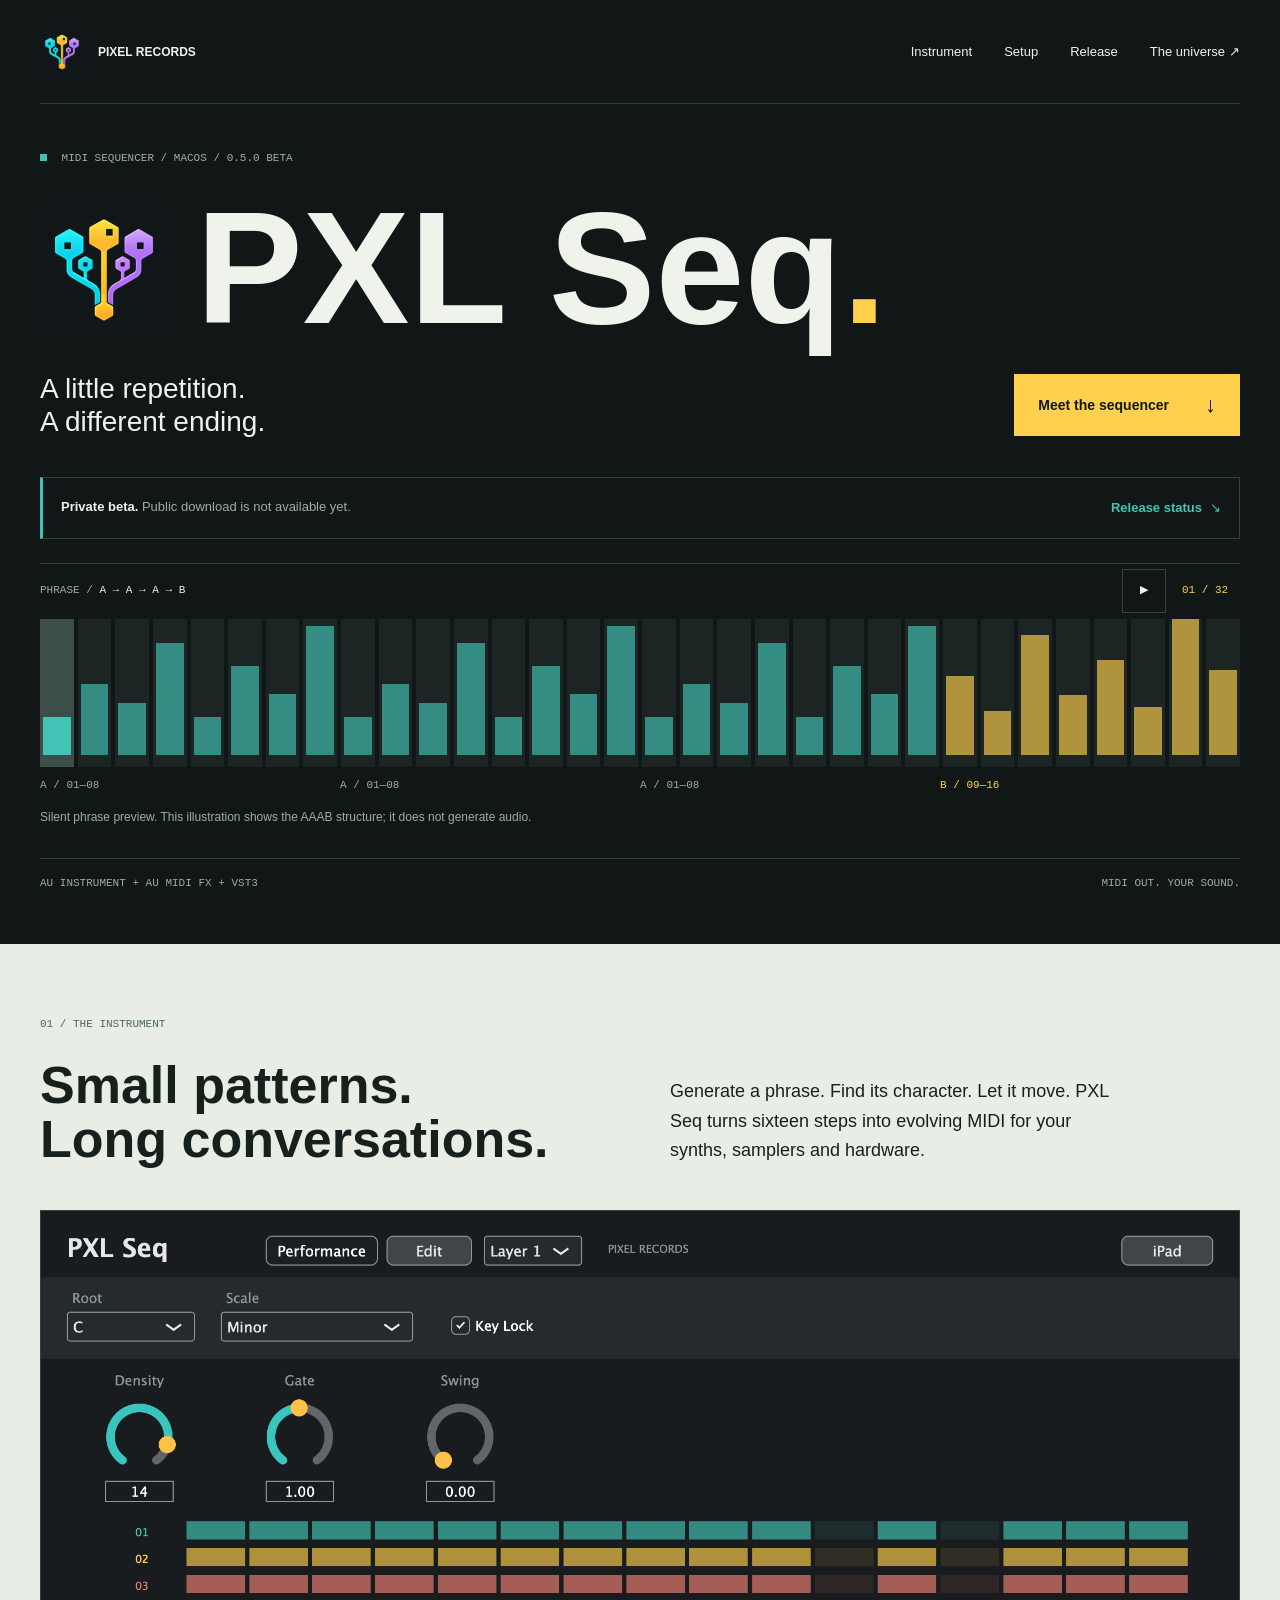
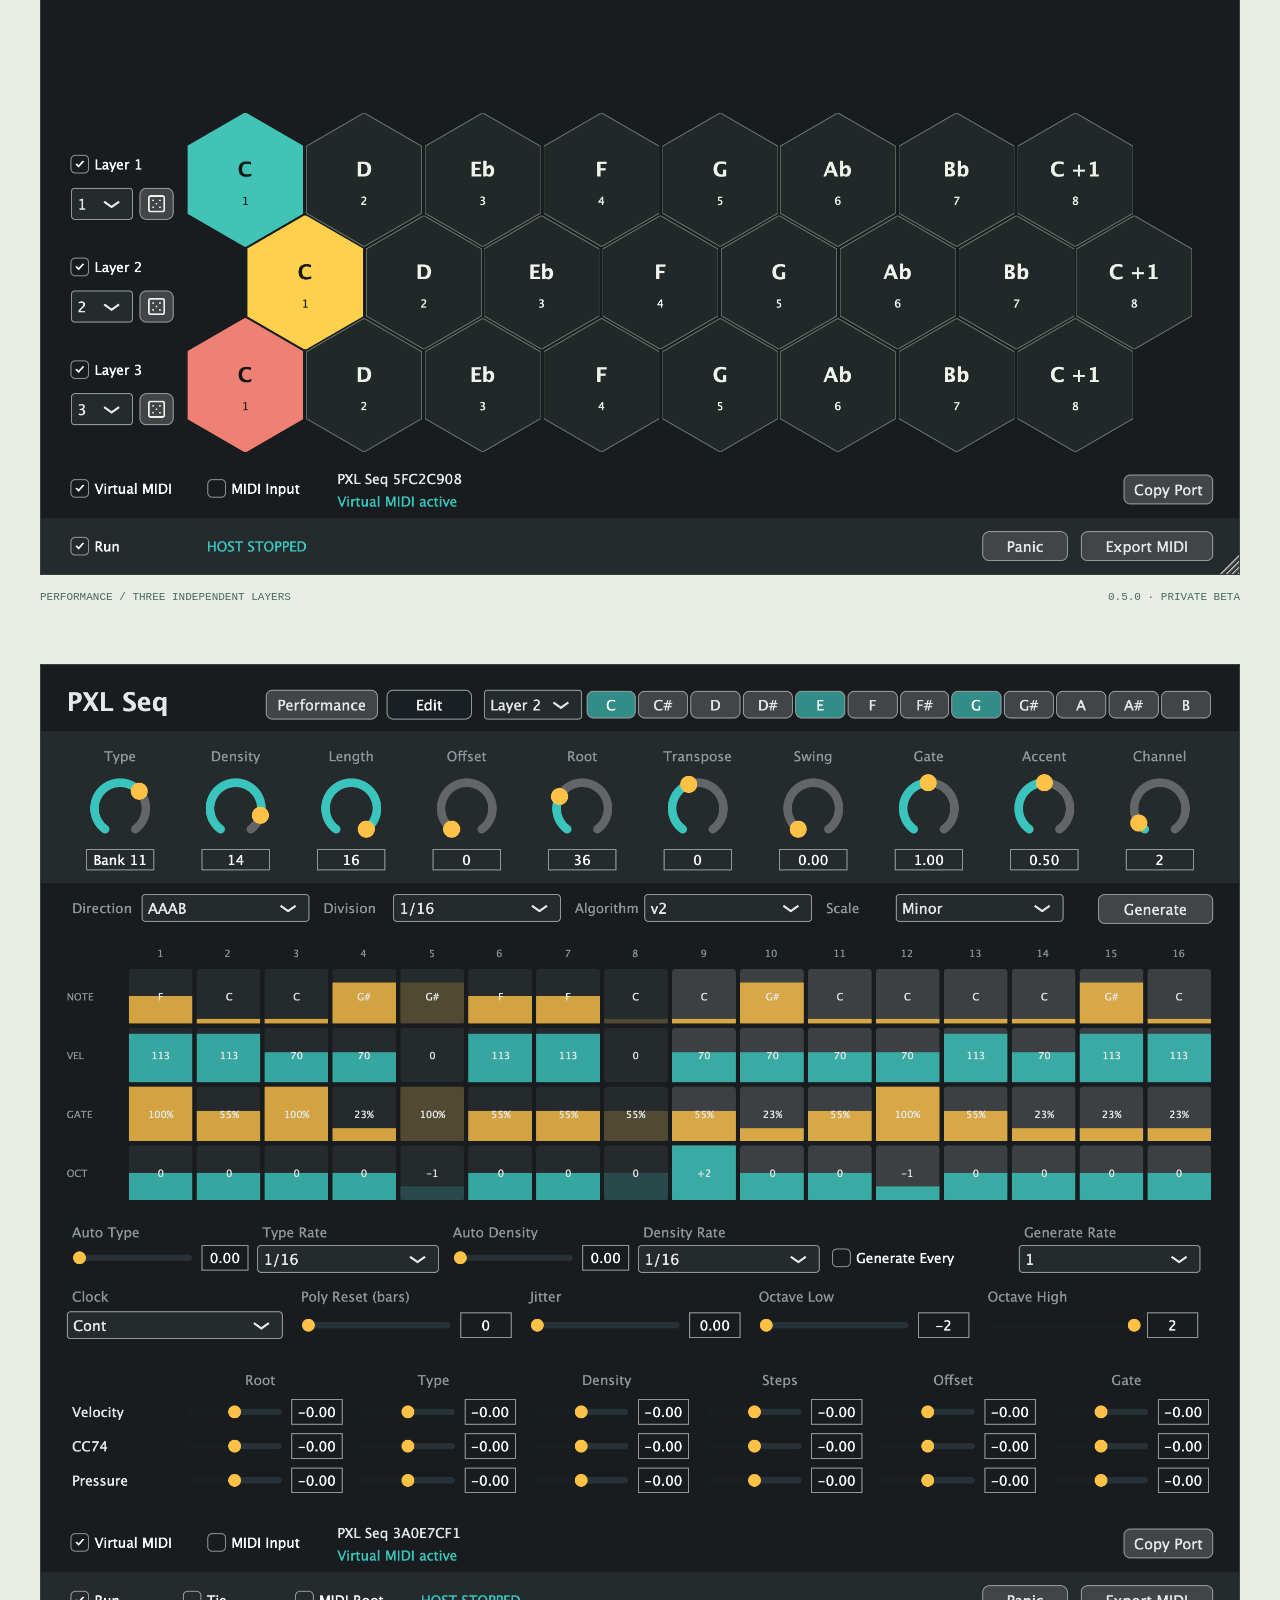
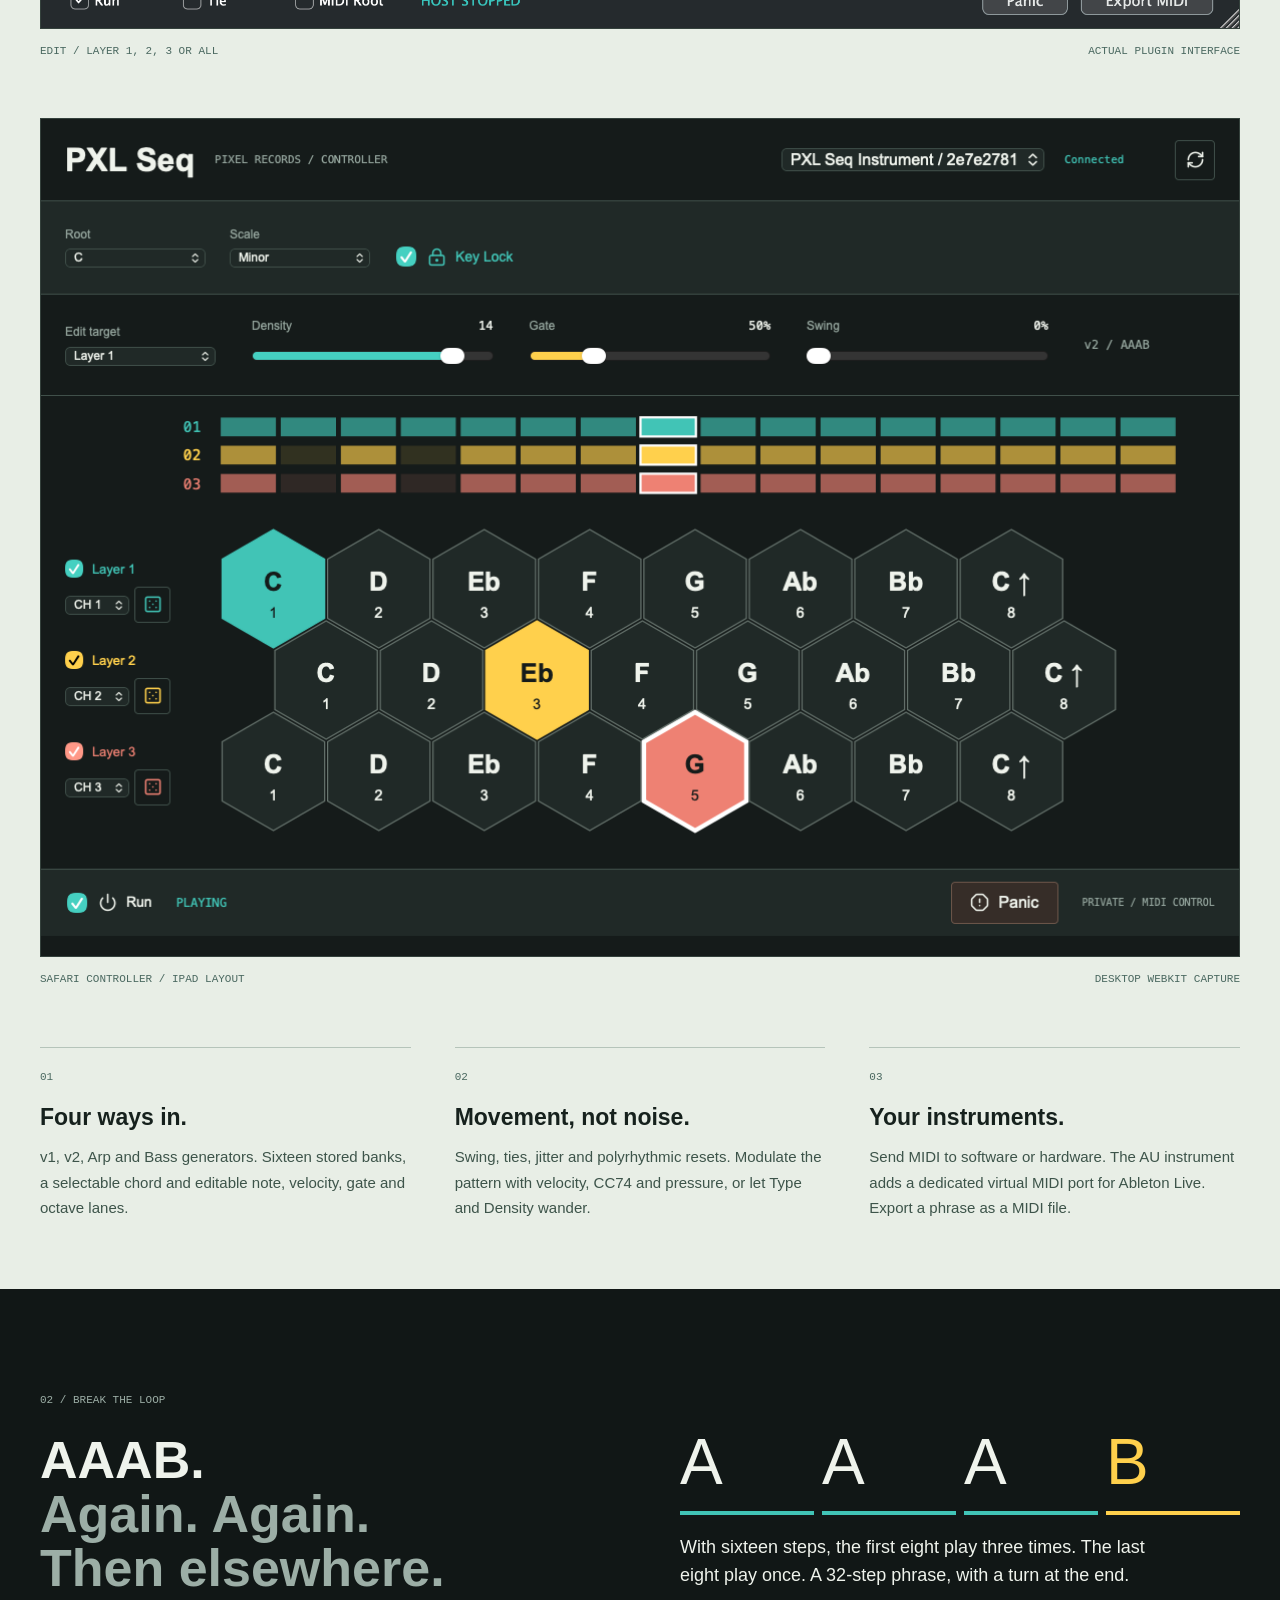
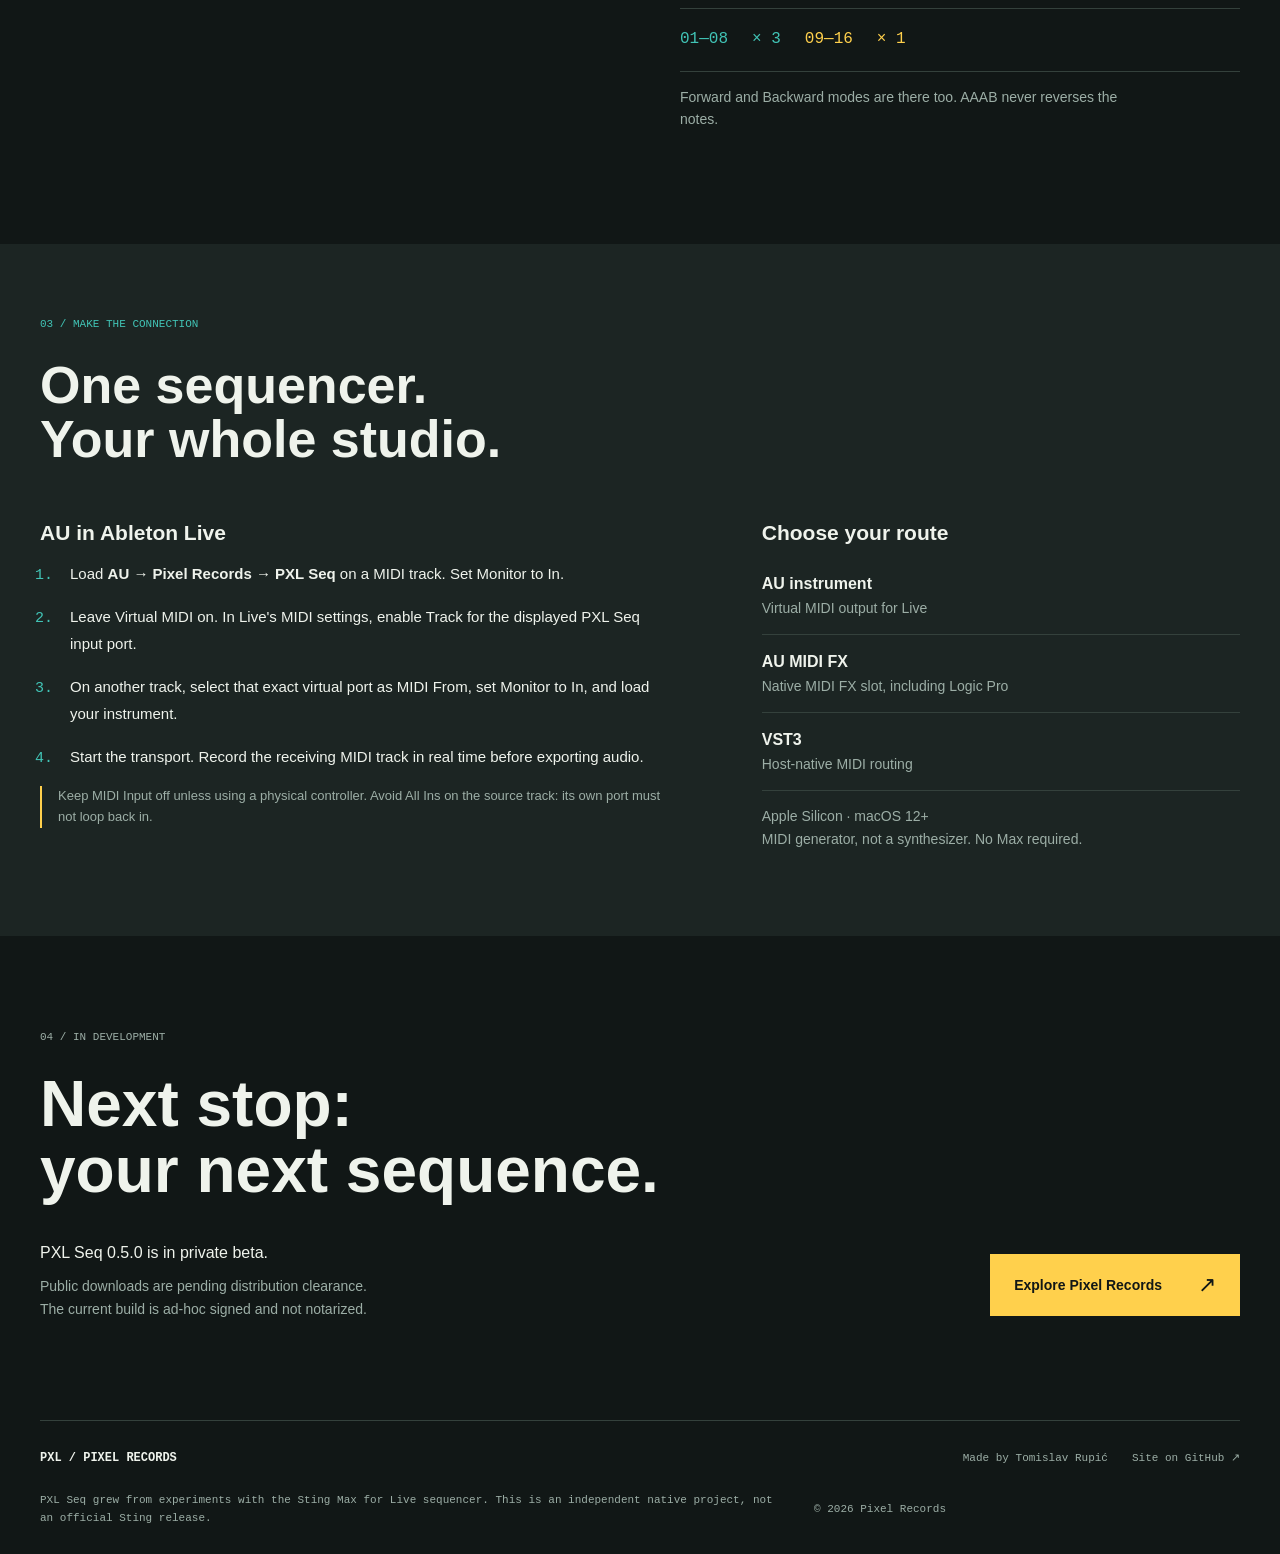
==== commit b1ea8aba: "Use new PXL Seq icon on website" ====
--- a/index.html
+++ b/index.html
@@ -7,23 +7,25 @@
   <meta name="description" content="PXL Seq by Pixel Records. A native macOS MIDI sequencer for evolving basslines, arpeggios and AAAB phrases. AU and VST3, private beta.">
   <meta property="og:title" content="PXL Seq / Pixel Records">
   <meta property="og:description" content="A little repetition. A different ending. Native MIDI sequencing for macOS.">
-  <meta property="og:image" content="https://tomislavrupic.github.io/PXL-Seq/assets/pxl-seq-performance.png">
+  <meta property="og:image" content="https://tomislavrupic.github.io/PXL-Seq/assets/pxl-seq-icon.png">
   <meta property="og:url" content="https://tomislavrupic.github.io/PXL-Seq/">
   <link rel="canonical" href="https://tomislavrupic.github.io/PXL-Seq/">
-  <link rel="icon" href="assets/favicon.svg" type="image/svg+xml">
+  <meta property="og:image:alt" content="PXL Seq hexagonal musical tree icon in cyan, amber and violet">
+  <link rel="icon" href="assets/pxl-seq-icon.png" type="image/png">
+  <link rel="apple-touch-icon" href="assets/pxl-seq-icon.png">
   <link rel="stylesheet" href="style.css">
   <title>PXL Seq / Pixel Records</title>
 </head>
 <body>
 <a class="skip" href="#main">Skip to content</a>
 <header class="nav wrap">
-  <a class="brand" href="https://tomislav-rupic.com/" aria-label="Pixel Records home"><span class="mark" aria-hidden="true">PXL</span><span>PIXEL RECORDS</span></a>
+  <a class="brand" href="https://tomislav-rupic.com/" aria-label="Pixel Records home"><img class="brand-icon" src="assets/pxl-seq-icon.png" width="44" height="44" alt=""><span>PIXEL RECORDS</span></a>
   <nav aria-label="Main navigation"><a href="#instrument">Instrument</a><a href="#setup">Setup</a><a href="#beta">Release</a><a href="https://tomislav-rupic.com/">The universe <span aria-hidden="true">↗</span></a></nav>
 </header>
 <main id="main">
   <section class="hero wrap" aria-labelledby="title">
     <div class="eyebrow"><span class="signal"></span> MIDI SEQUENCER / MACOS / 0.5.0 BETA</div>
-    <h1 id="title">PXL Seq<span class="title-dot">.</span></h1>
+    <div class="hero-heading"><img class="product-icon" src="assets/pxl-seq-icon.png" width="128" height="128" alt="PXL Seq musical tree app icon"><h1 id="title">PXL Seq<span class="title-dot">.</span></h1></div>
     <div class="hero-bottom"><p>A little repetition.<br>A different ending.</p><a class="primary" href="#instrument">Meet the sequencer <span aria-hidden="true">↓</span></a></div>
     <div class="release-notice"><p><strong>Private beta.</strong> Public download is not available yet.</p><a href="#beta">Release status <span aria-hidden="true">↘</span></a></div>
     <div class="phrase" role="group" aria-label="Interactive AAAB phrase visualization" aria-describedby="phrase-note">
--- a/style.css
+++ b/style.css
@@ -14,3 +14,5 @@
   .nav nav{width:100%;justify-content:space-between;flex-wrap:wrap;gap:0 12px;font-size:12px}
   .release-notice{padding:12px 14px;gap:0 16px}
 }
+
+.brand-icon{display:block;width:44px;height:44px;border-radius:8px}.hero-heading{display:flex;align-items:center;gap:28px}.product-icon{display:block;width:128px;height:128px;flex:none;border-radius:8px}@media(max-width:800px){.hero-heading{gap:20px}.product-icon{width:88px;height:88px}}@media(max-width:450px){.hero-heading{gap:12px}.hero-heading h1{font-size:56px}.product-icon{width:52px;height:52px}.brand-icon{width:36px;height:36px}}
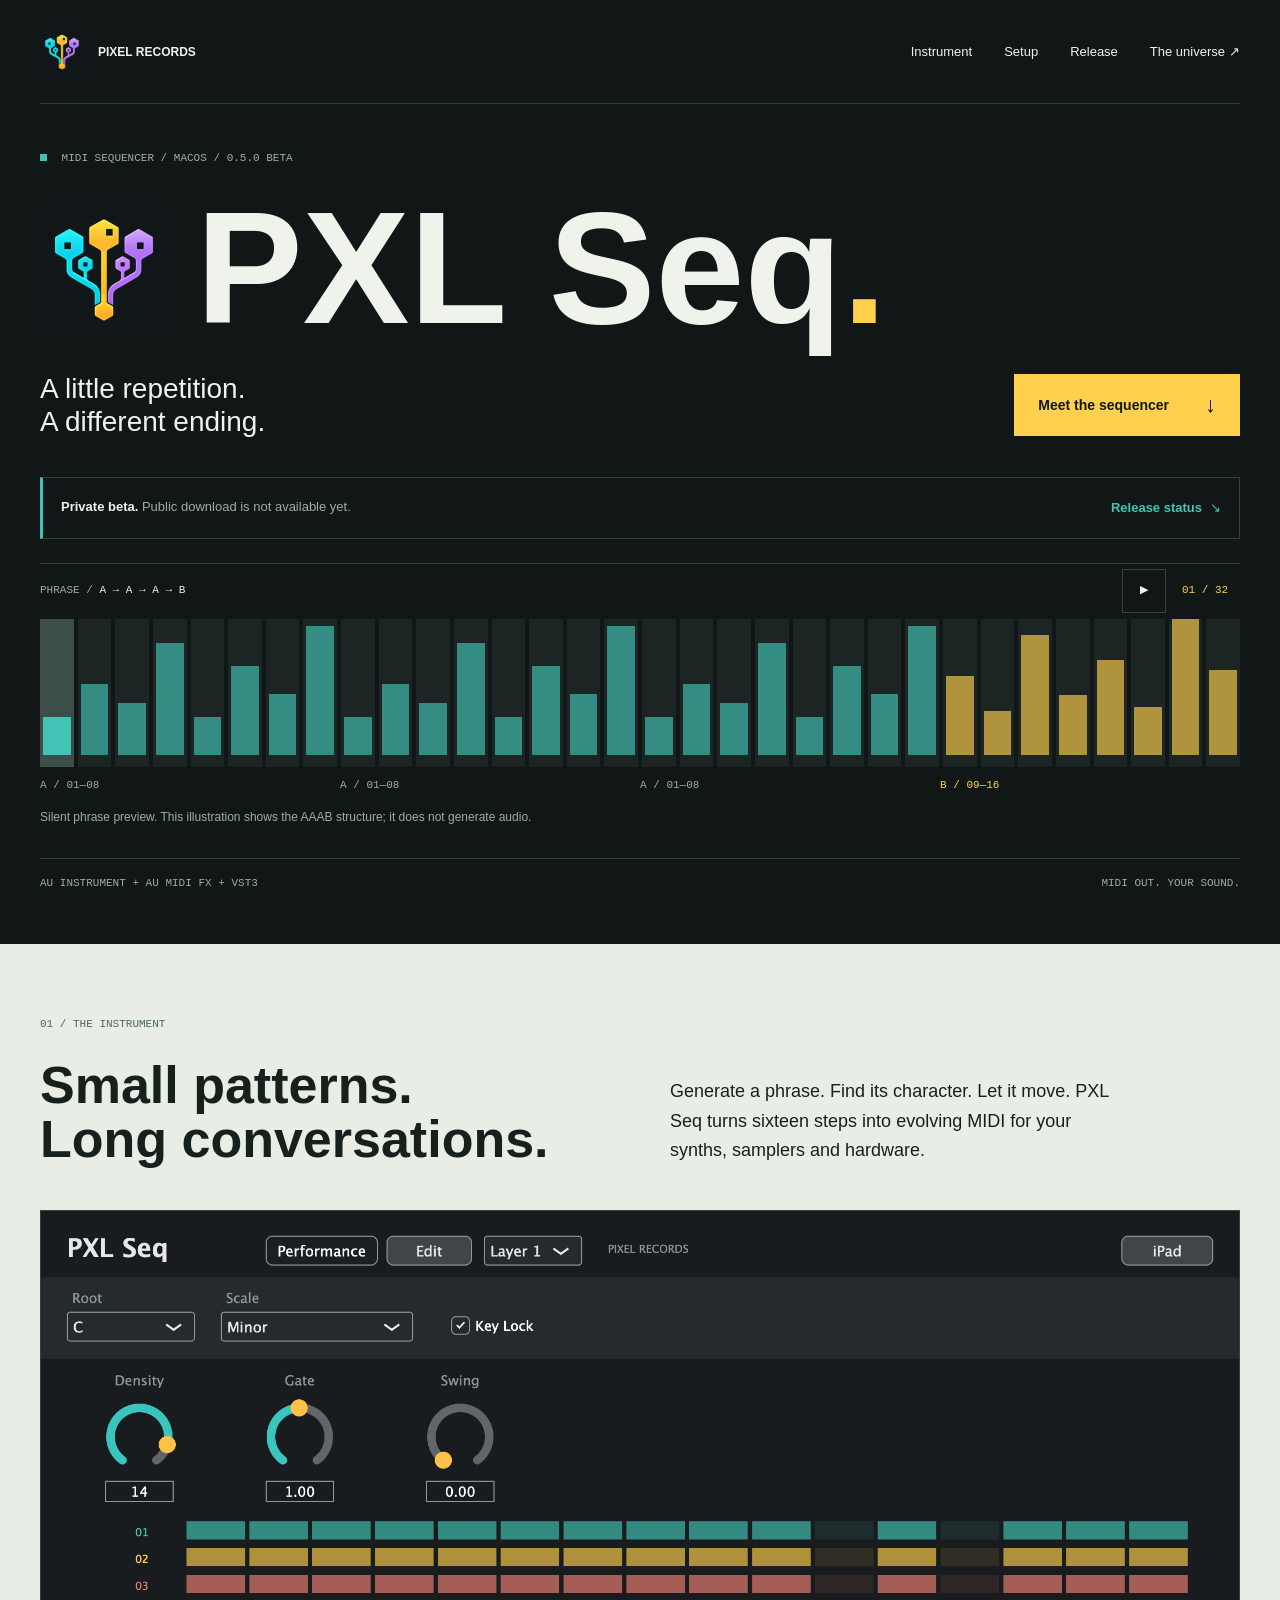
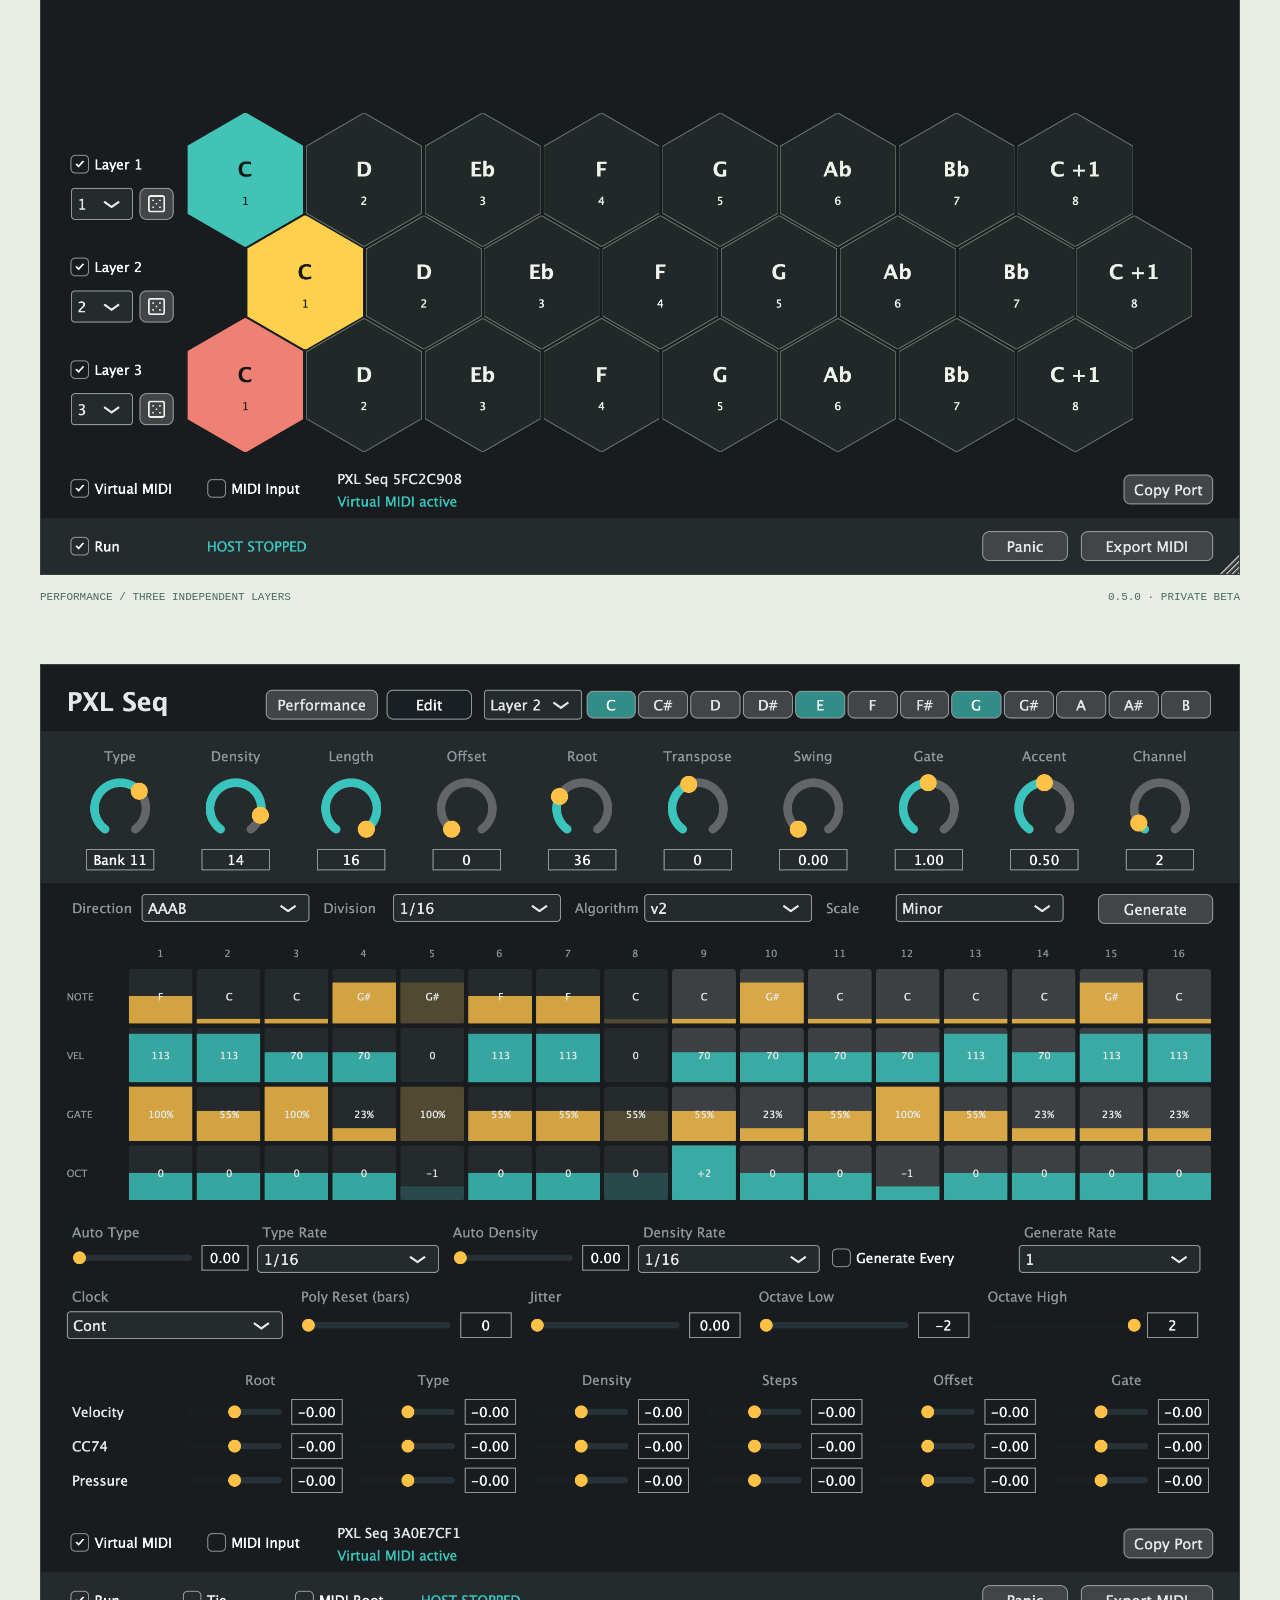
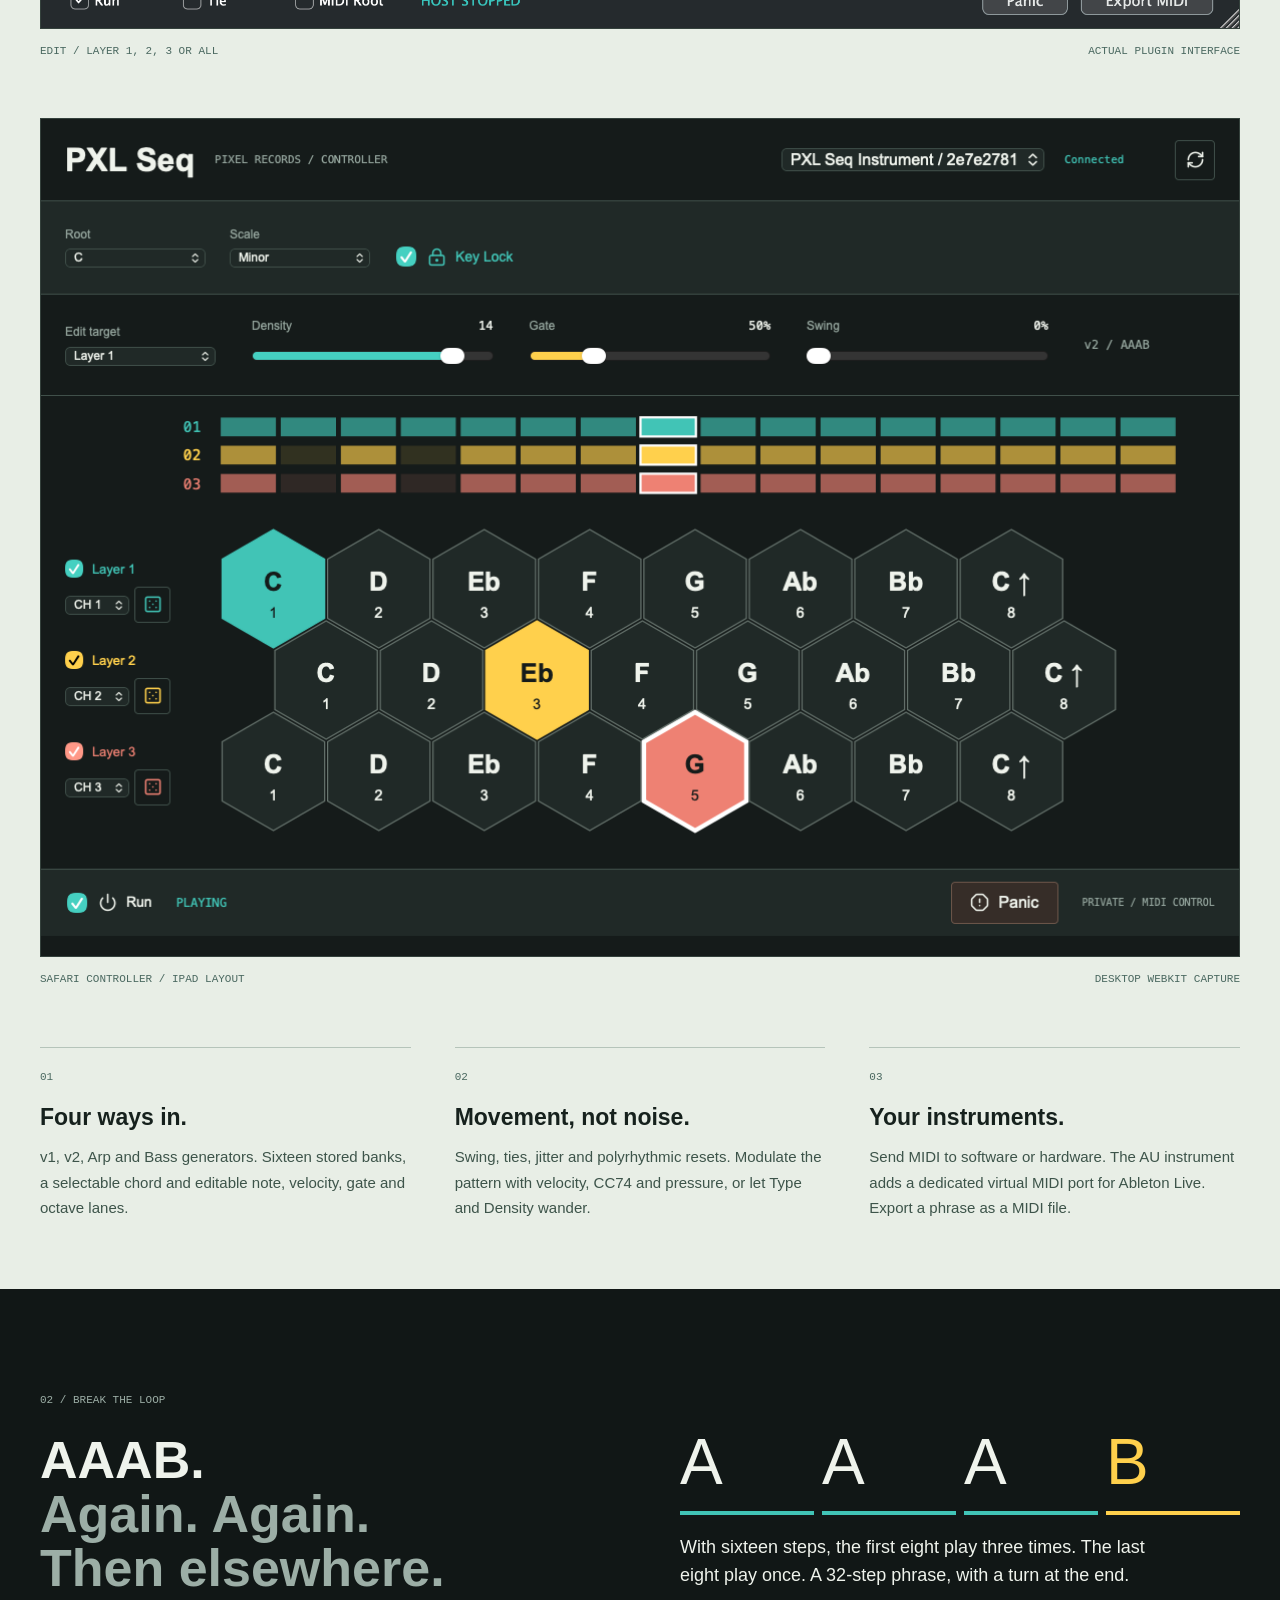
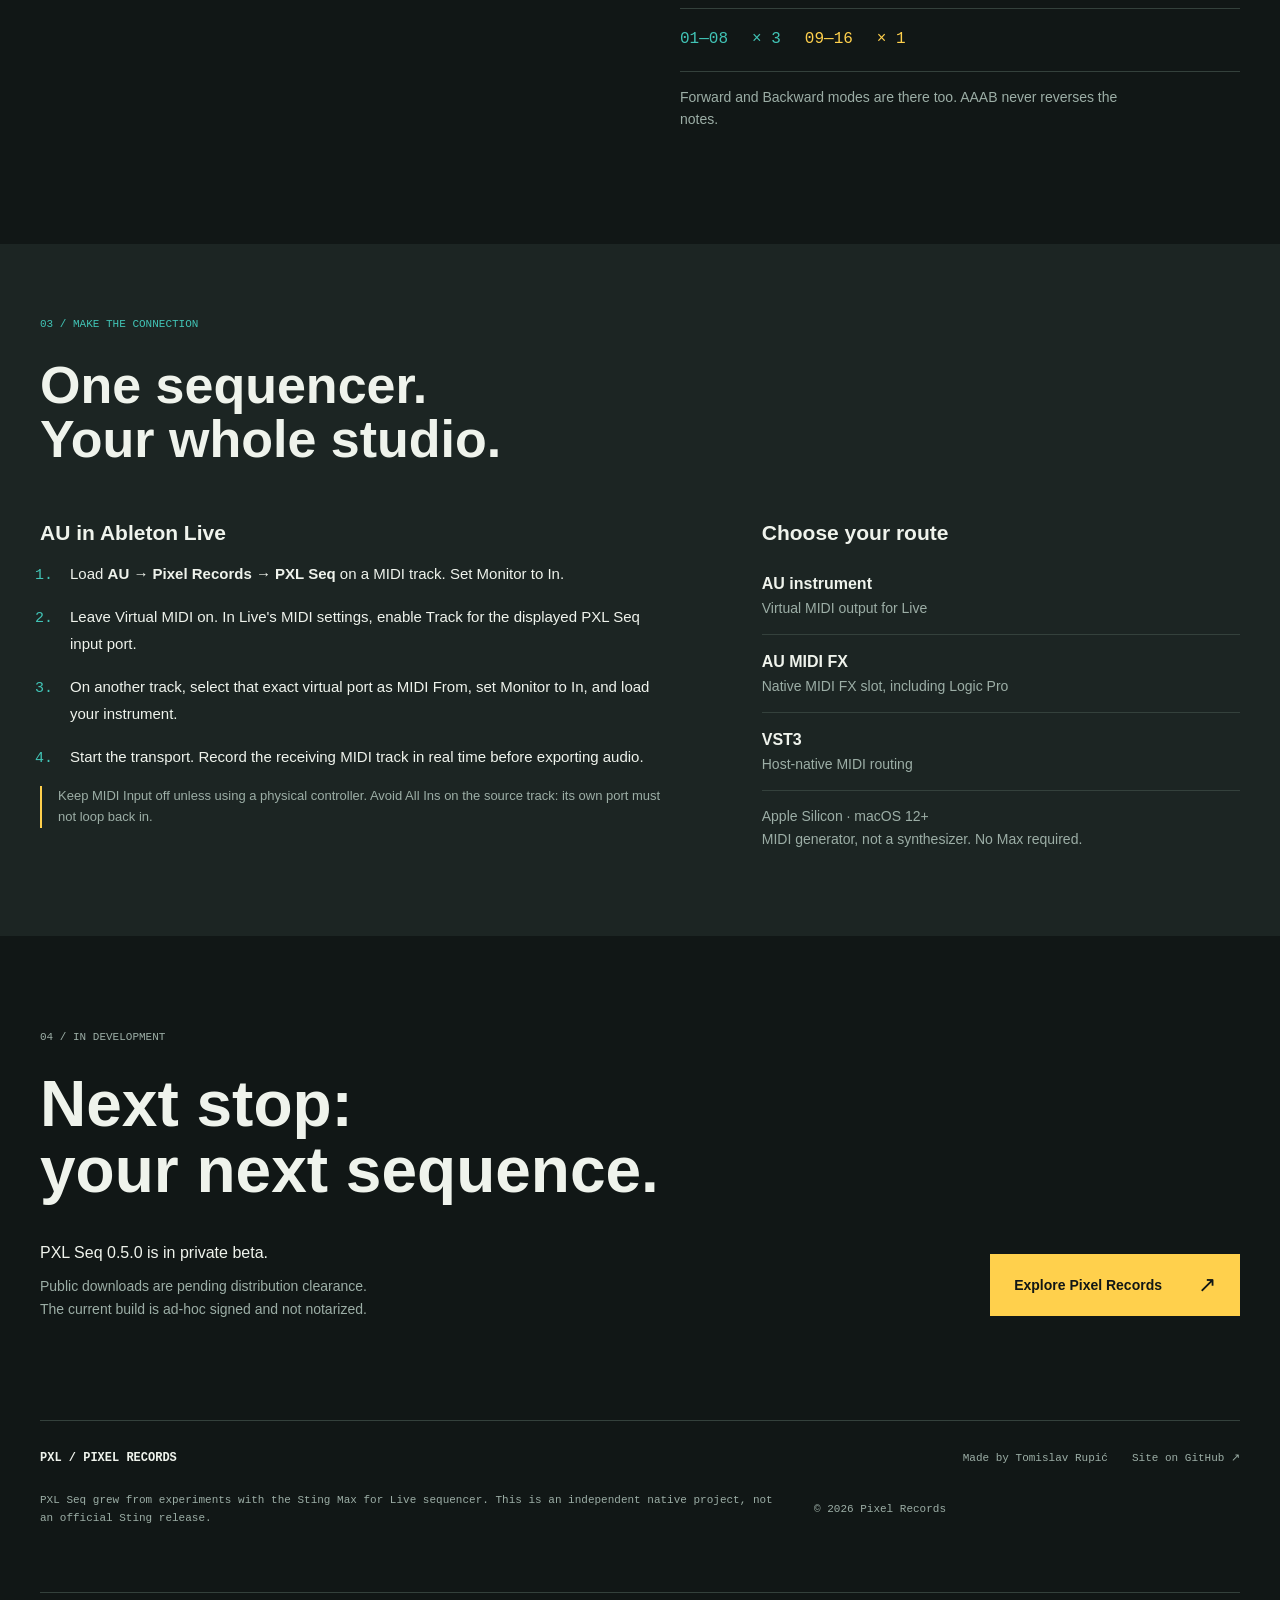
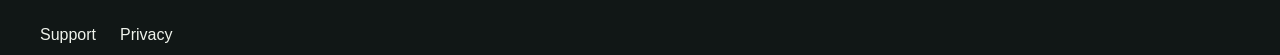
==== commit 99d0bde8: "Publish PXL Seq privacy and support pages" ====
--- a/index.html
+++ b/index.html
@@ -14,6 +14,7 @@
   <link rel="icon" href="assets/pxl-seq-icon.png" type="image/png">
   <link rel="apple-touch-icon" href="assets/pxl-seq-icon.png">
   <link rel="stylesheet" href="style.css">
+  <link rel="stylesheet" href="legal.css">
   <title>PXL Seq / Pixel Records</title>
 </head>
 <body>
@@ -49,6 +50,7 @@
   <section id="beta" class="beta wrap"><span class="eyebrow">04 / IN DEVELOPMENT</span><h2>Next stop:<br>your next sequence.</h2><div class="beta-bottom"><div><p>PXL Seq 0.5.0 is in private beta.</p><p class="muted">Public downloads are pending distribution clearance.<br>The current build is ad-hoc signed and not notarized.</p></div><a class="primary" href="https://tomislav-rupic.com/">Explore Pixel Records <span aria-hidden="true">↗</span></a></div></section>
 </main>
 <footer class="wrap"><a class="brand" href="https://tomislav-rupic.com/">PXL / PIXEL RECORDS</a><span>Made by Tomislav Rupić</span><a href="https://github.com/tomislavrupic/PXL-Seq">Site on GitHub ↗</a><p>PXL Seq grew from experiments with the Sting Max for Live sequencer. This is an independent native project, not an official Sting release.</p><span>© 2026 Pixel Records</span></footer>
+<nav class="legal-nav wrap" aria-label="Support and privacy"><a href="support.html">Support</a><a href="privacy.html">Privacy</a></nav>
 <script src="script.js" defer></script>
 </body>
 </html>
--- a/legal.css
+++ b/legal.css
@@ -0,0 +1,12 @@
+.document{max-width:780px;padding-block:48px 72px;overflow-wrap:anywhere}
+.document h1{font-size:48px;line-height:1.1;margin:20px 0}
+.document h2{font-size:23px;line-height:1.3;margin:36px 0 12px}
+.document p,.document li{font-size:16px;line-height:1.75;color:var(--ink)}
+.document li+li{margin-top:8px}
+.document a{color:var(--teal);text-decoration:underline;text-underline-offset:4px}
+.document .updated{color:var(--muted);font-size:13px}
+.document .review-note{border-left:3px solid var(--yellow);padding:12px 18px;background:var(--panel)}
+.document .review-note p{margin:0;font-size:14px}
+.legal-nav{display:flex;flex-wrap:wrap;gap:12px 24px;margin-top:36px;padding-top:20px;border-top:1px solid var(--line)}
+.legal-nav a{display:inline-flex;align-items:center;min-height:44px}
+@media(max-width:450px){.document{padding-top:28px}.document h1{font-size:36px}.document h2{font-size:21px}}
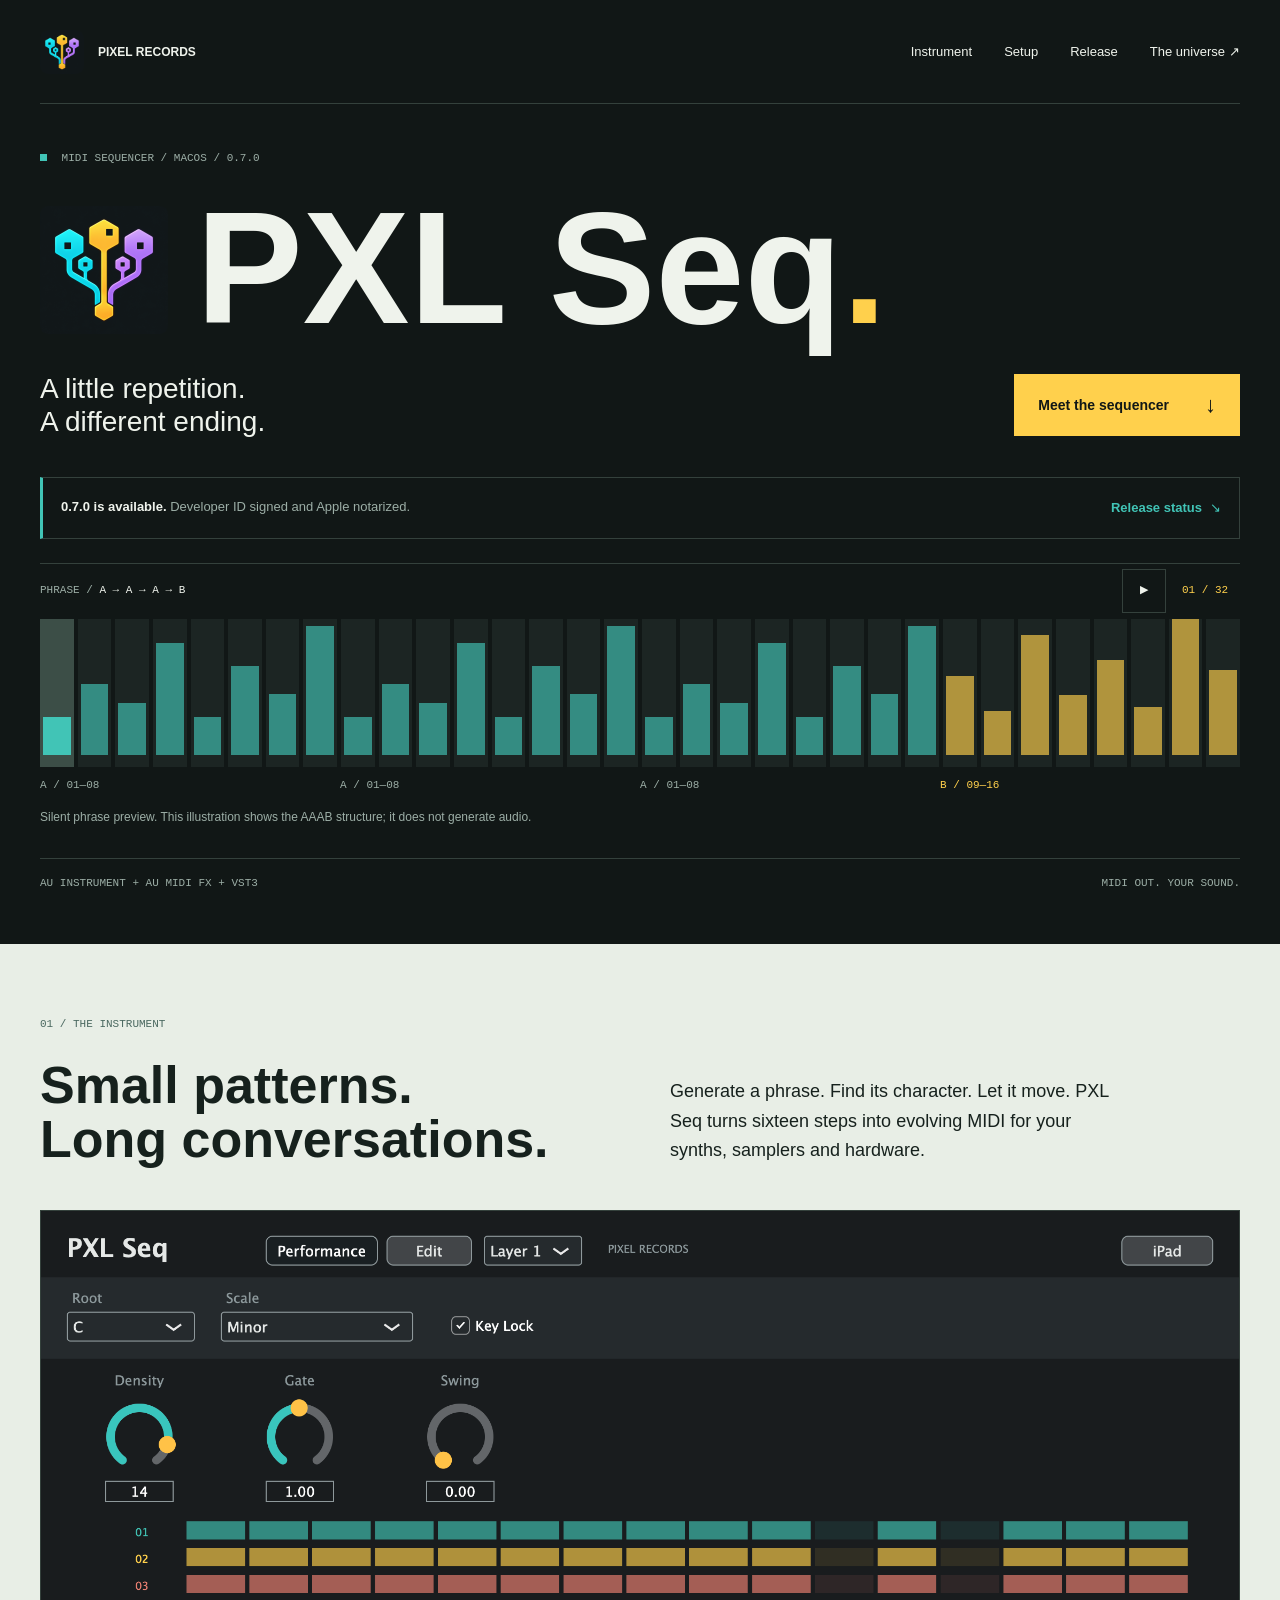
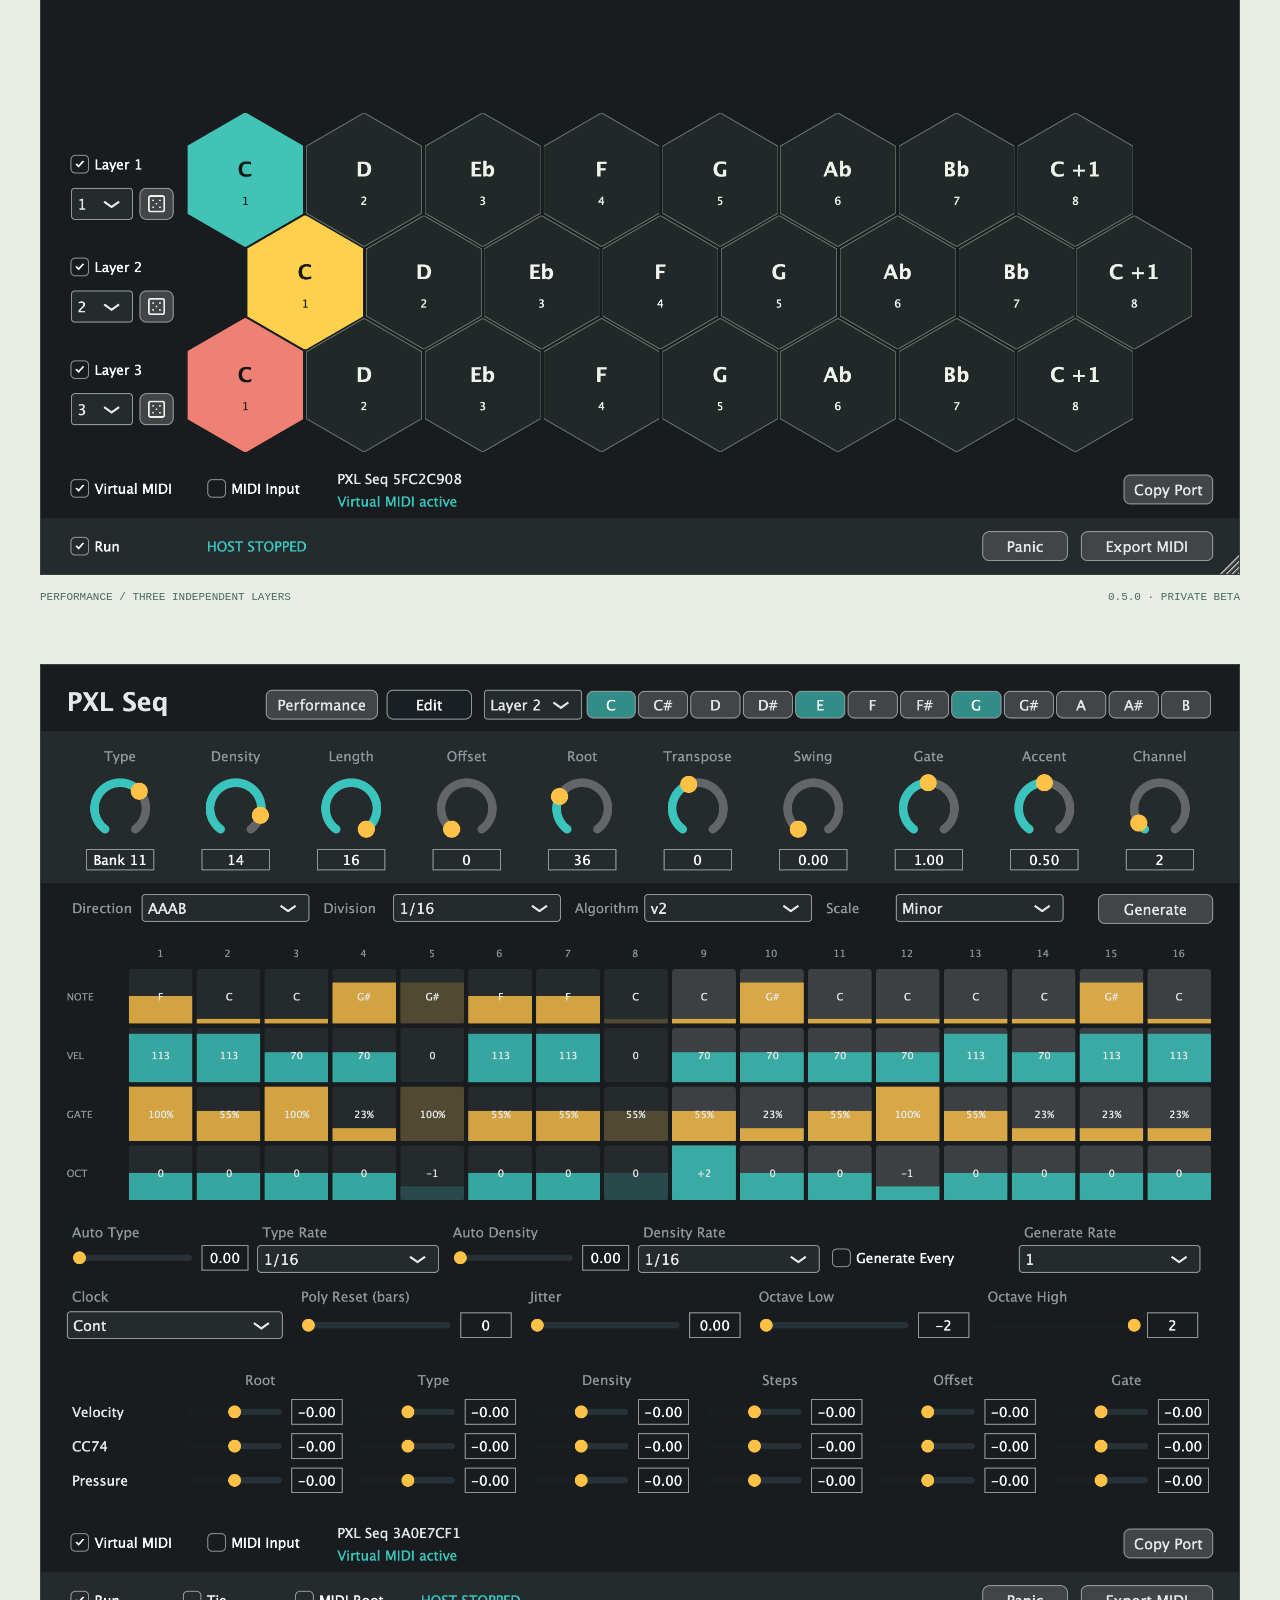
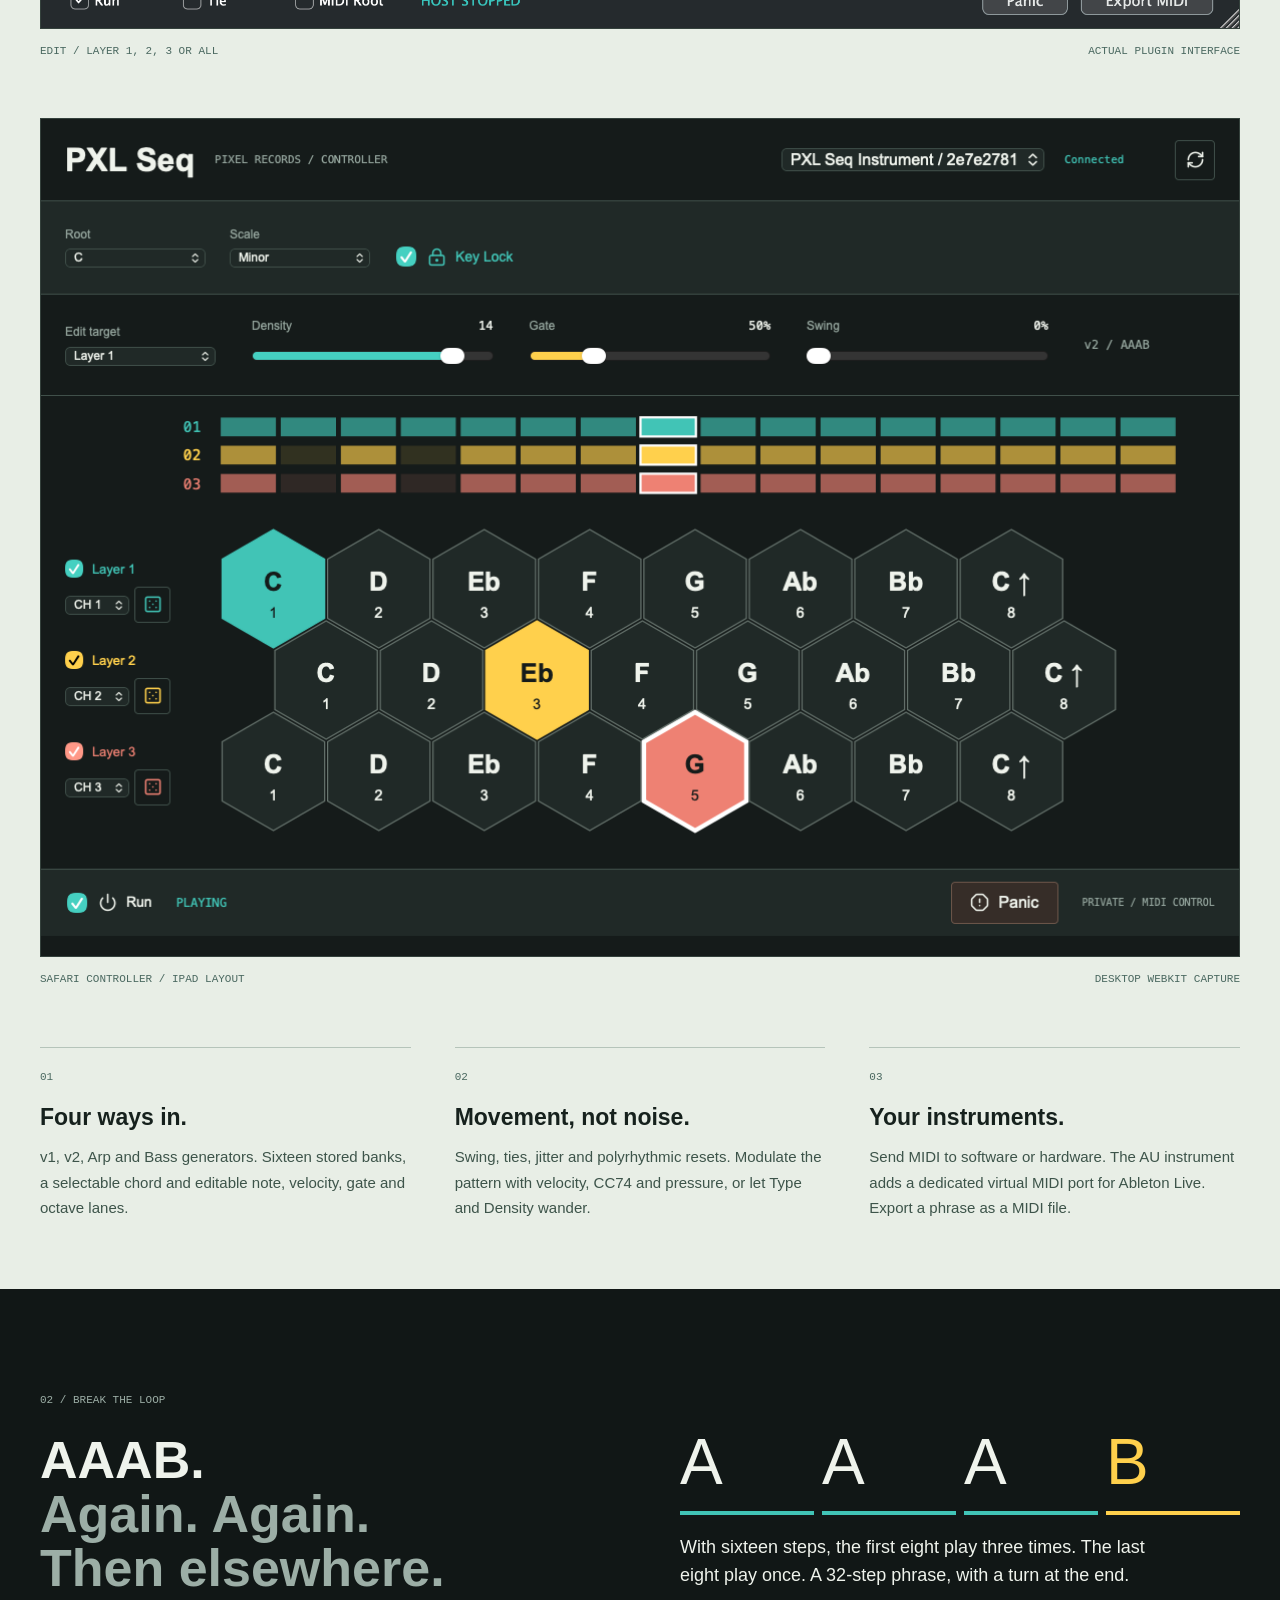
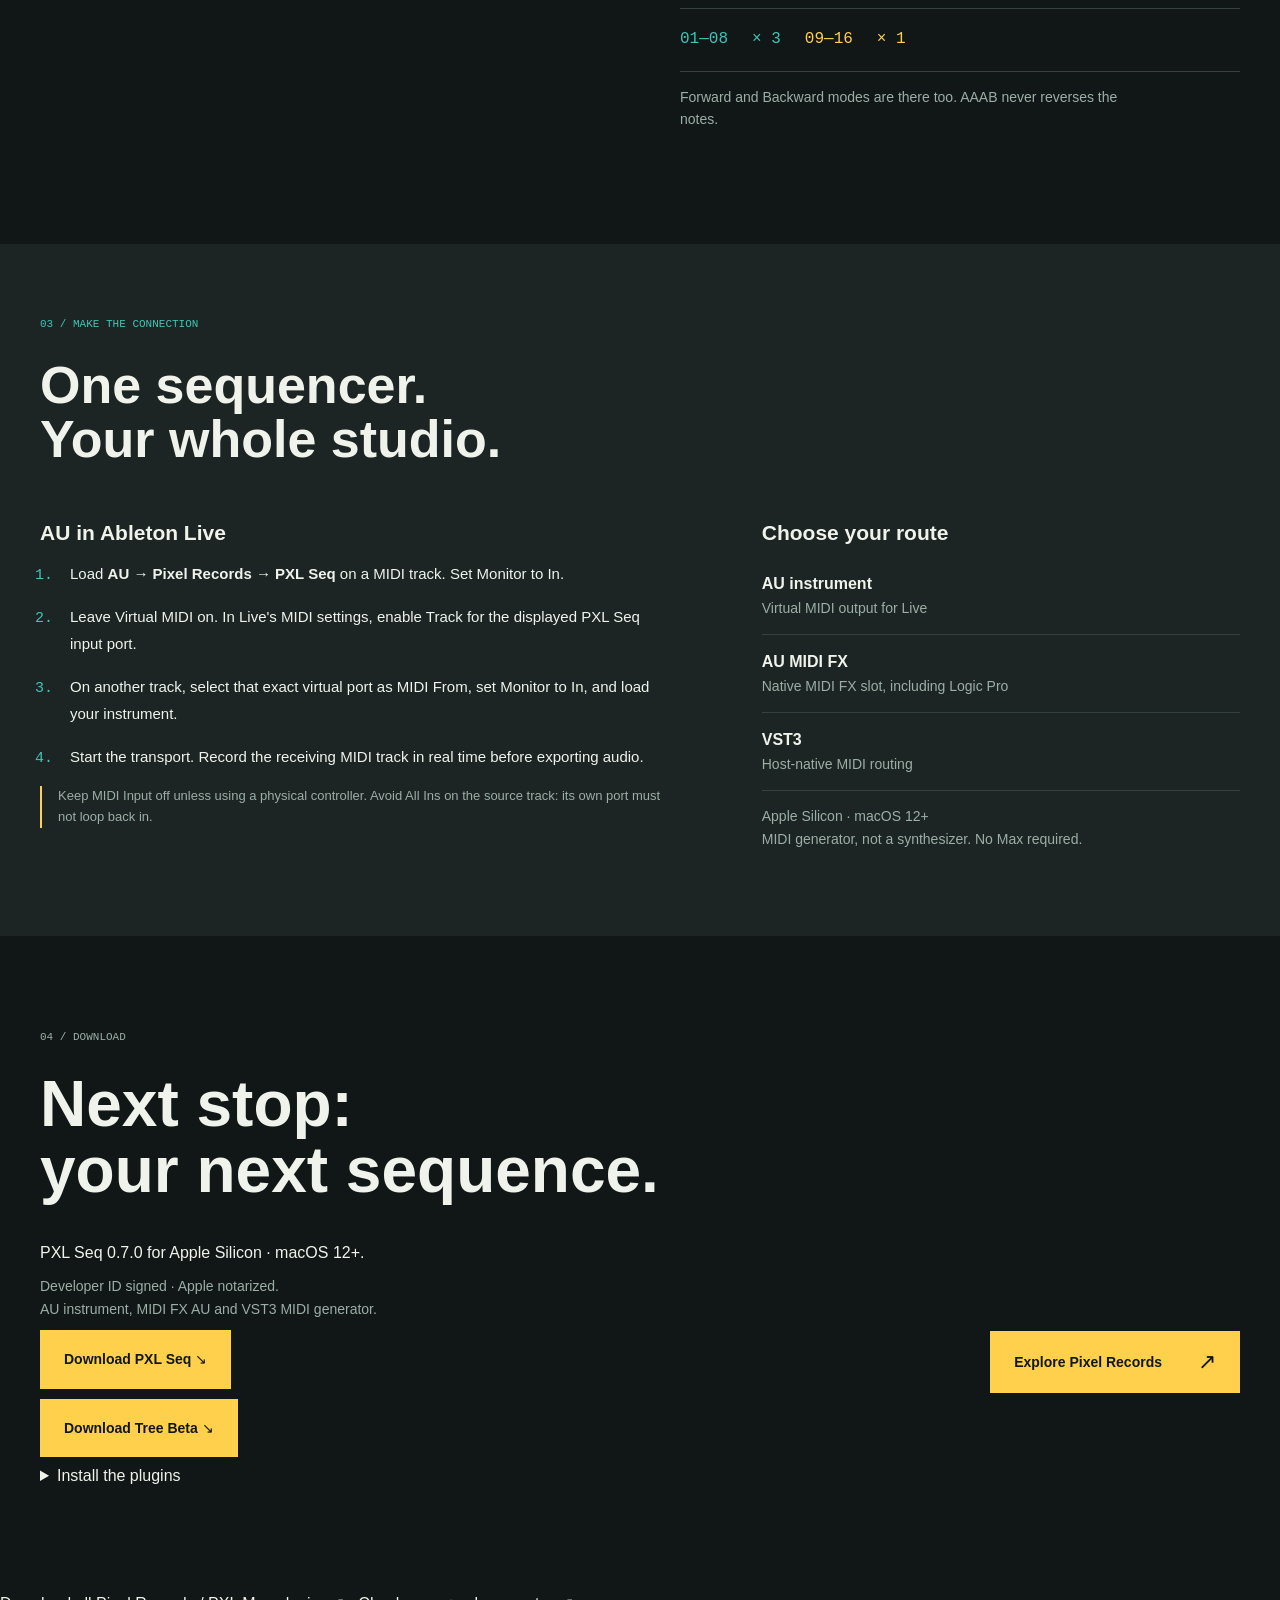
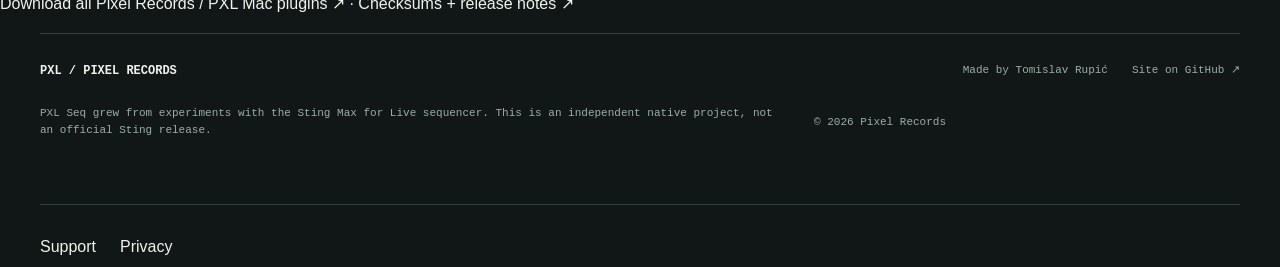
==== commit 01607120: "Publish notarized Mac plugin downloads and signing details" ====
--- a/index.html
+++ b/index.html
@@ -4,7 +4,7 @@
   <meta charset="utf-8">
   <meta name="viewport" content="width=device-width, initial-scale=1">
   <meta name="theme-color" content="#111716">
-  <meta name="description" content="PXL Seq by Pixel Records. A native macOS MIDI sequencer for evolving basslines, arpeggios and AAAB phrases. AU and VST3, private beta.">
+  <meta name="description" content="PXL Seq by Pixel Records. A native macOS MIDI sequencer for evolving basslines, arpeggios and AAAB phrases. AU and VST3, signed and notarized.">
   <meta property="og:title" content="PXL Seq / Pixel Records">
   <meta property="og:description" content="A little repetition. A different ending. Native MIDI sequencing for macOS.">
   <meta property="og:image" content="https://tomislavrupic.github.io/PXL-Seq/assets/pxl-seq-icon.png">
@@ -25,10 +25,10 @@
 </header>
 <main id="main">
   <section class="hero wrap" aria-labelledby="title">
-    <div class="eyebrow"><span class="signal"></span> MIDI SEQUENCER / MACOS / 0.5.0 BETA</div>
+    <div class="eyebrow"><span class="signal"></span> MIDI SEQUENCER / MACOS / 0.7.0</div>
     <div class="hero-heading"><img class="product-icon" src="assets/pxl-seq-icon.png" width="128" height="128" alt="PXL Seq musical tree app icon"><h1 id="title">PXL Seq<span class="title-dot">.</span></h1></div>
     <div class="hero-bottom"><p>A little repetition.<br>A different ending.</p><a class="primary" href="#instrument">Meet the sequencer <span aria-hidden="true">↓</span></a></div>
-    <div class="release-notice"><p><strong>Private beta.</strong> Public download is not available yet.</p><a href="#beta">Release status <span aria-hidden="true">↘</span></a></div>
+    <div class="release-notice"><p><strong>0.7.0 is available.</strong> Developer ID signed and Apple notarized.</p><a href="#beta">Release status <span aria-hidden="true">↘</span></a></div>
     <div class="phrase" role="group" aria-label="Interactive AAAB phrase visualization" aria-describedby="phrase-note">
       <div class="phrase-top"><span>PHRASE / <strong id="phrase-name">A → A → A → B</strong></span><button id="play" class="icon" type="button" aria-label="Play silent phrase visualization" title="Play silent phrase visualization" aria-controls="phrase-grid" disabled>▶</button><output id="position" aria-live="off">01 / 32</output></div>
       <div id="phrase-grid" class="phrase-grid" aria-hidden="true"></div>
@@ -47,8 +47,8 @@
   </section>
   <section class="aaab wrap" aria-labelledby="aaab-title"><div><span class="eyebrow">02 / BREAK THE LOOP</span><h2 id="aaab-title">AAAB.<br><span>Again. Again.<br>Then elsewhere.</span></h2></div><div class="aaab-details"><div class="letters" aria-hidden="true"><span>A</span><span>A</span><span>A</span><span>B</span></div><p>With sixteen steps, the first eight play three times. The last eight play once. A 32-step phrase, with a turn at the end.</p><div class="equation"><span>01—08</span><span>× 3</span><span>09—16</span><span>× 1</span></div><p class="muted">Forward and Backward modes are there too. AAAB never reverses the notes.</p></div></section>
   <section id="setup" class="setup"><div class="wrap"><div class="section-intro"><span class="eyebrow">03 / MAKE THE CONNECTION</span><h2>One sequencer.<br>Your whole studio.</h2></div><div class="setup-grid"><div><h3>AU in Ableton Live</h3><ol><li>Load <strong>AU → Pixel Records → PXL Seq</strong> on a MIDI track. Set Monitor to In.</li><li>Leave Virtual MIDI on. In Live's MIDI settings, enable Track for the displayed PXL Seq input port.</li><li>On another track, select that exact virtual port as MIDI From, set Monitor to In, and load your instrument.</li><li>Start the transport. Record the receiving MIDI track in real time before exporting audio.</li></ol><p class="note">Keep MIDI Input off unless using a physical controller. Avoid All Ins on the source track: its own port must not loop back in.</p></div><div class="formats"><h3>Choose your route</h3><div><strong>AU instrument</strong><span>Virtual MIDI output for Live</span></div><div><strong>AU MIDI FX</strong><span>Native MIDI FX slot, including Logic Pro</span></div><div><strong>VST3</strong><span>Host-native MIDI routing</span></div><p class="muted">Apple Silicon · macOS 12+<br>MIDI generator, not a synthesizer. No Max required.</p></div></div></div></section>
-  <section id="beta" class="beta wrap"><span class="eyebrow">04 / IN DEVELOPMENT</span><h2>Next stop:<br>your next sequence.</h2><div class="beta-bottom"><div><p>PXL Seq 0.5.0 is in private beta.</p><p class="muted">Public downloads are pending distribution clearance.<br>The current build is ad-hoc signed and not notarized.</p></div><a class="primary" href="https://tomislav-rupic.com/">Explore Pixel Records <span aria-hidden="true">↗</span></a></div></section>
-</main>
+  <section id="beta" class="beta wrap"><span class="eyebrow">04 / DOWNLOAD</span><h2>Next stop:<br>your next sequence.</h2><div class="beta-bottom"><div><p>PXL Seq 0.7.0 for Apple Silicon · macOS 12+.</p><p class="muted">Developer ID signed · Apple notarized.<br>AU instrument, MIDI FX AU and VST3 MIDI generator.</p><p><a class="primary" href="https://github.com/tomislavrupic/PXL-Seq/releases/download/notarized-2026-10-27/PXL-Seq-0.7.0-macOS-arm64-Notarized-2026-10-27.zip">Download PXL Seq ↘</a></p><p><a class="primary" href="https://github.com/tomislavrupic/PXL-Seq/releases/download/notarized-2026-10-27/PXL-Seq-Tree-Beta-0.7.0-macOS-arm64-Notarized-2026-10-27.zip">Download Tree Beta ↘</a></p><details><summary>Install the plugins</summary><p>Unzip the download. Copy whole .component bundles from Components to <code>~/Library/Audio/Plug-Ins/Components/</code> and .vst3 bundles from VST3 to <code>~/Library/Audio/Plug-Ins/VST3/</code>. Back up existing copies before replacing them, then restart and rescan your DAW.</p><p>VST3 generates MIDI for another instrument track. The instrument AU uses a virtual CoreMIDI port; the MIDI FX AU requires a host MIDI FX slot. Existing screenshots show the 0.5 interface.</p></details></div><a class="primary" href="https://tomislav-rupic.com/">Explore Pixel Records <span aria-hidden="true">↗</span></a></div></section>
+<p class="release-note"><a href="https://github.com/tomislavrupic/PXL-Filter/releases/download/notarized-2026-10-27/Pixel-Records-Plugins-2026-10-27-macOS-arm64-Notarized.zip">Download all Pixel Records / PXL Mac plugins ↗</a> · <a href="https://github.com/tomislavrupic/PXL-Filter/releases/tag/notarized-2026-10-27">Checksums + release notes ↗</a></p></main>
 <footer class="wrap"><a class="brand" href="https://tomislav-rupic.com/">PXL / PIXEL RECORDS</a><span>Made by Tomislav Rupić</span><a href="https://github.com/tomislavrupic/PXL-Seq">Site on GitHub ↗</a><p>PXL Seq grew from experiments with the Sting Max for Live sequencer. This is an independent native project, not an official Sting release.</p><span>© 2026 Pixel Records</span></footer>
 <nav class="legal-nav wrap" aria-label="Support and privacy"><a href="support.html">Support</a><a href="privacy.html">Privacy</a></nav>
 <script src="script.js" defer></script>
